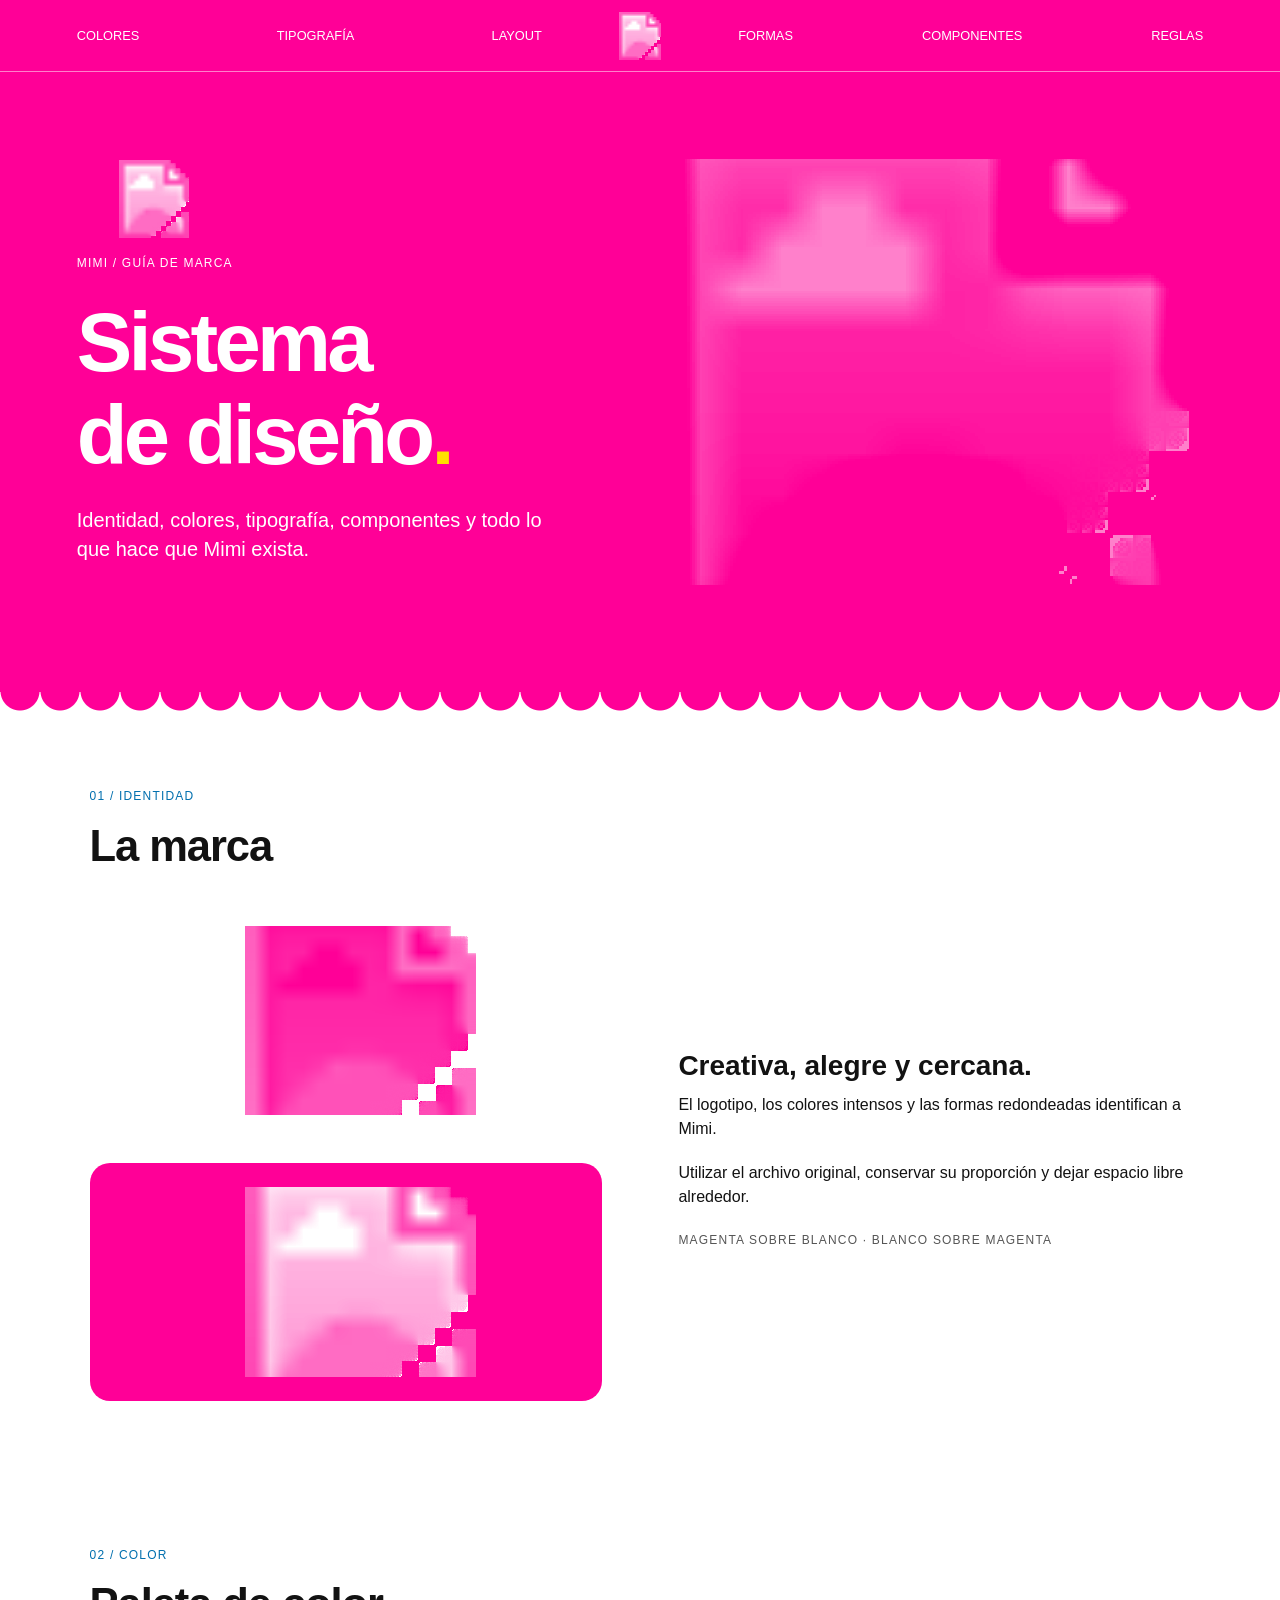
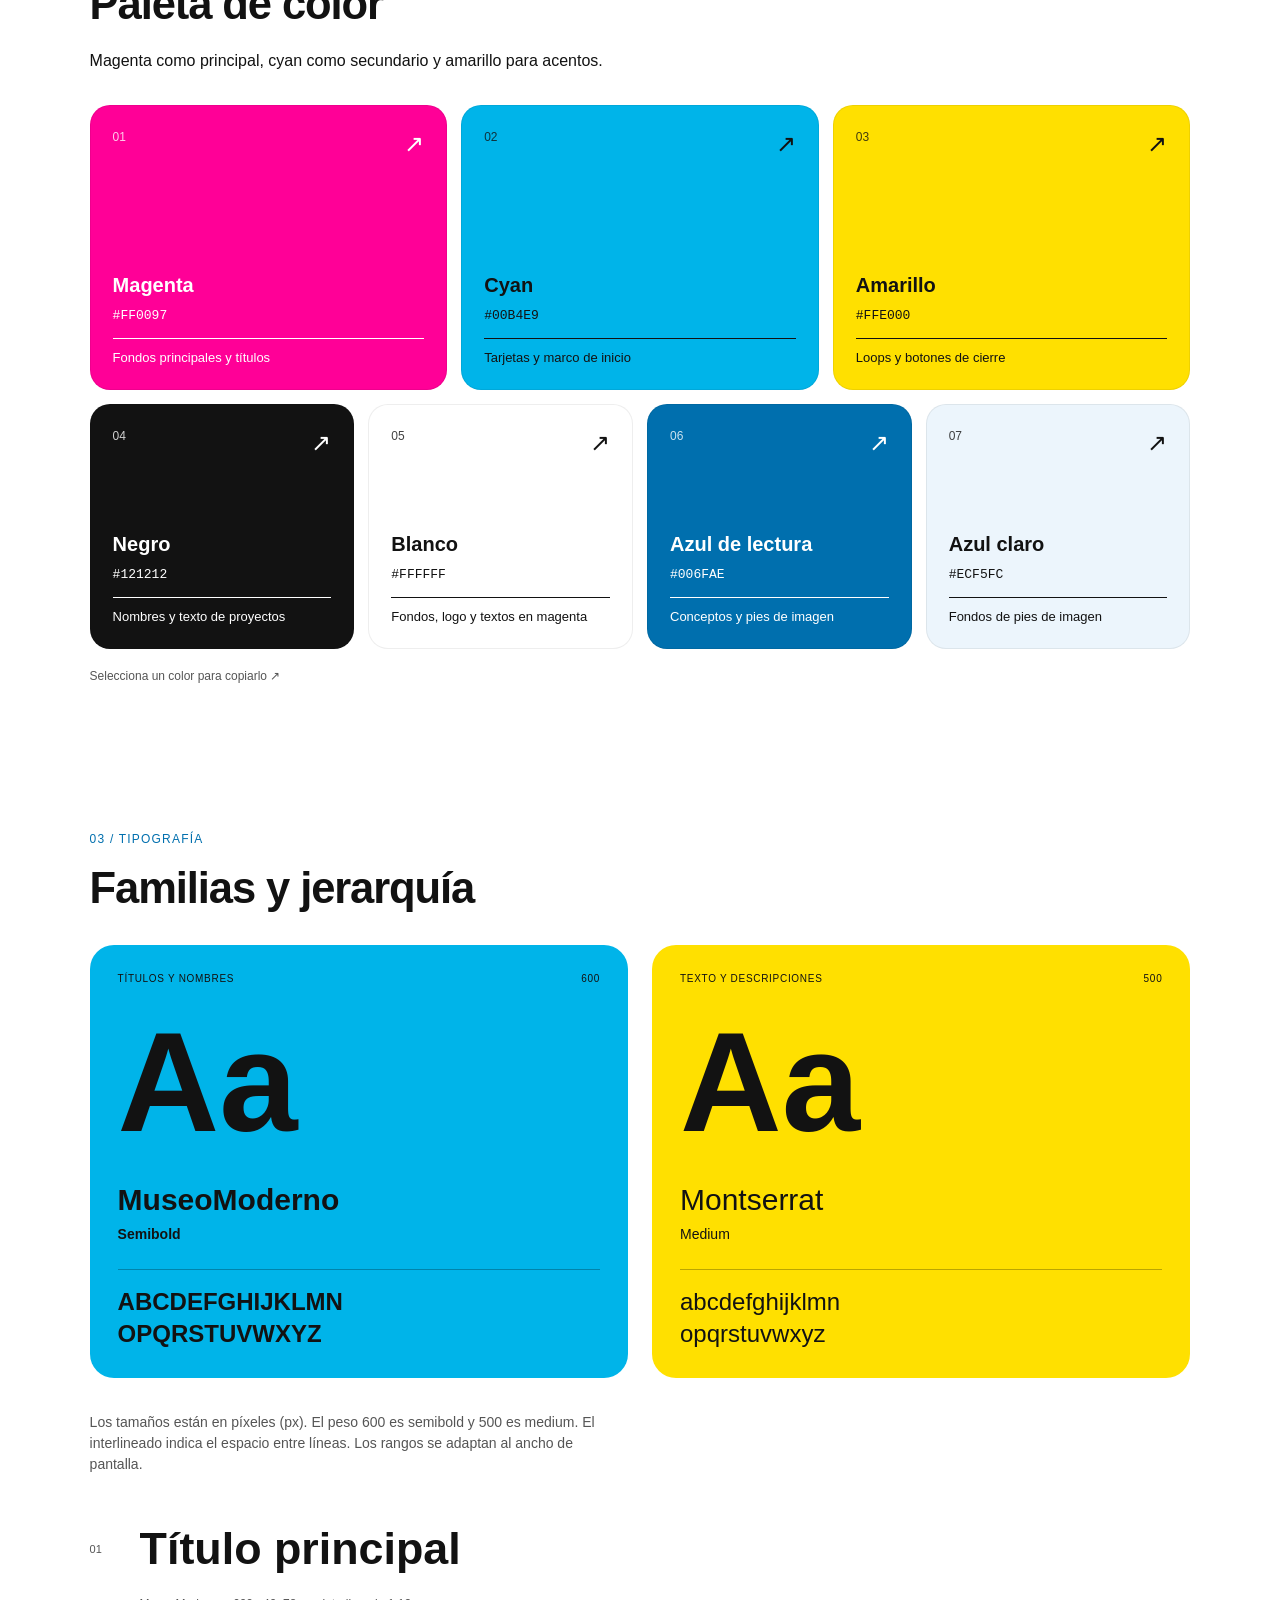
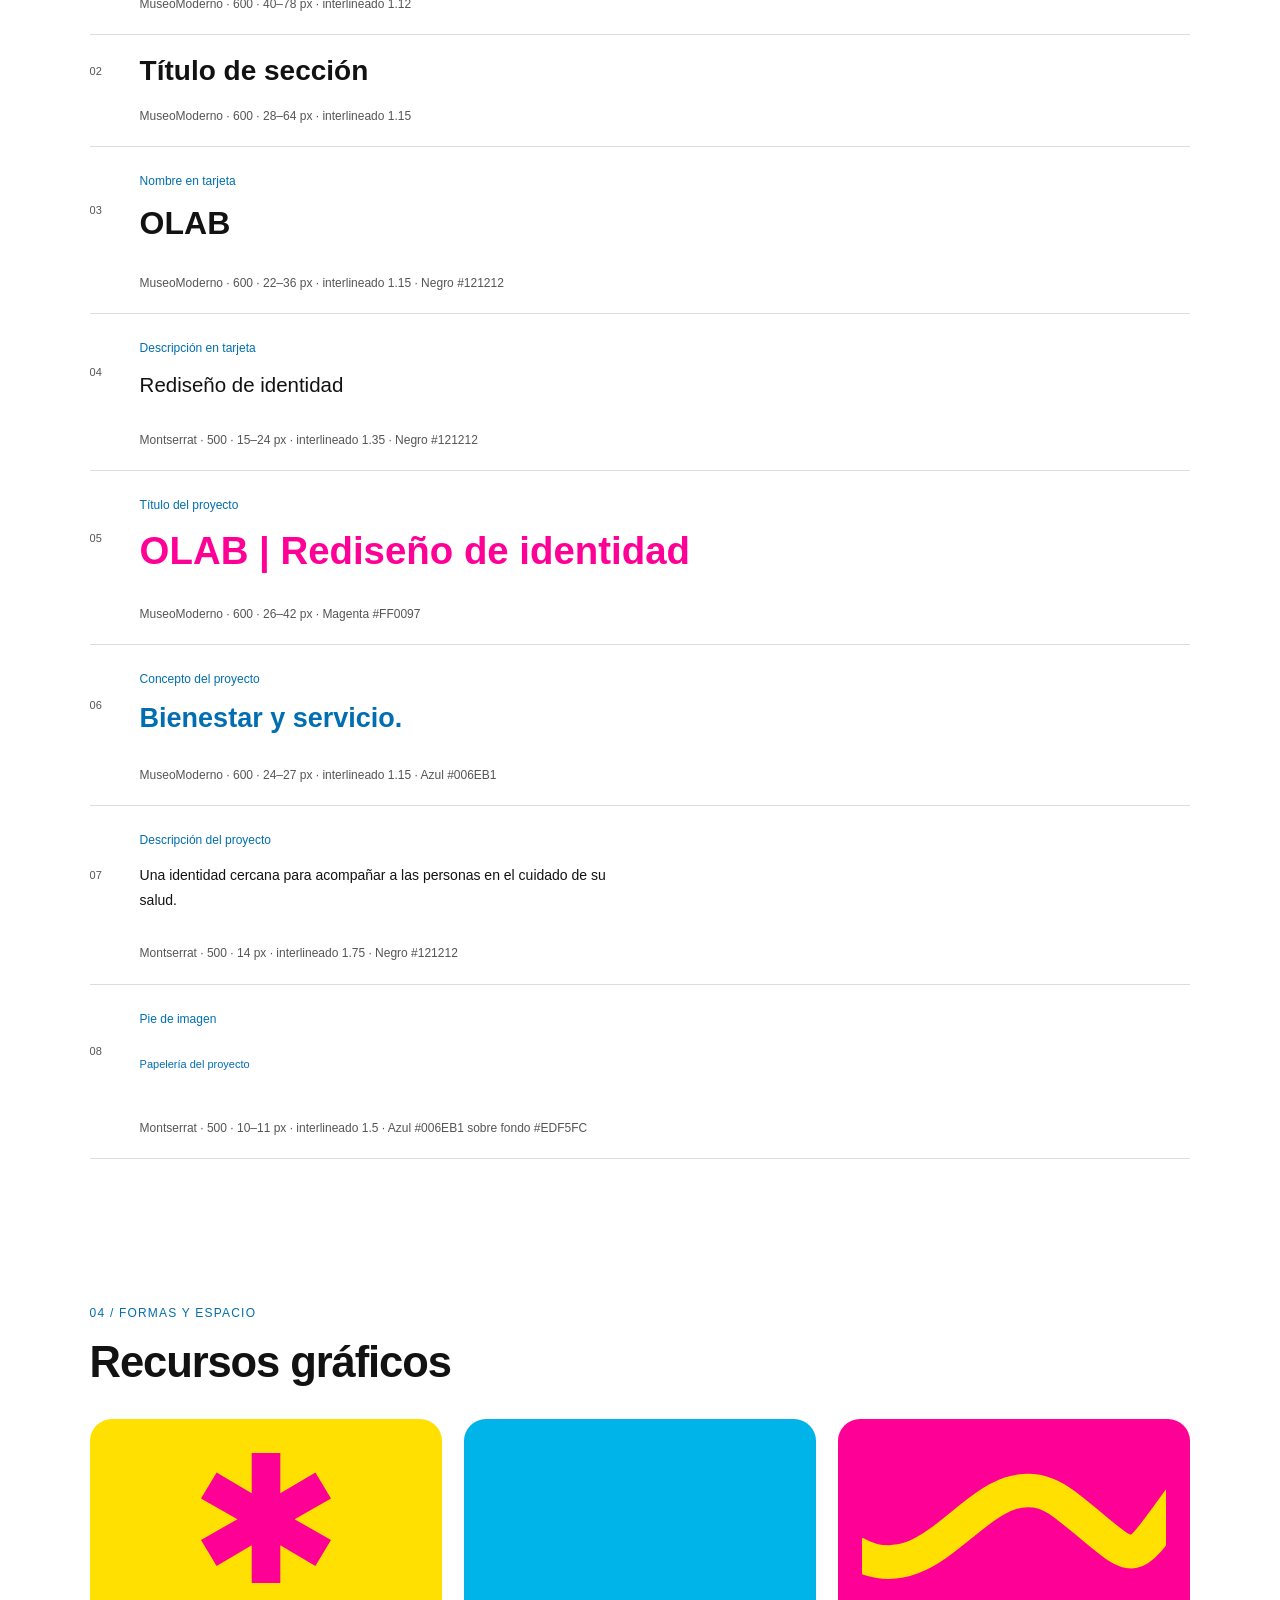
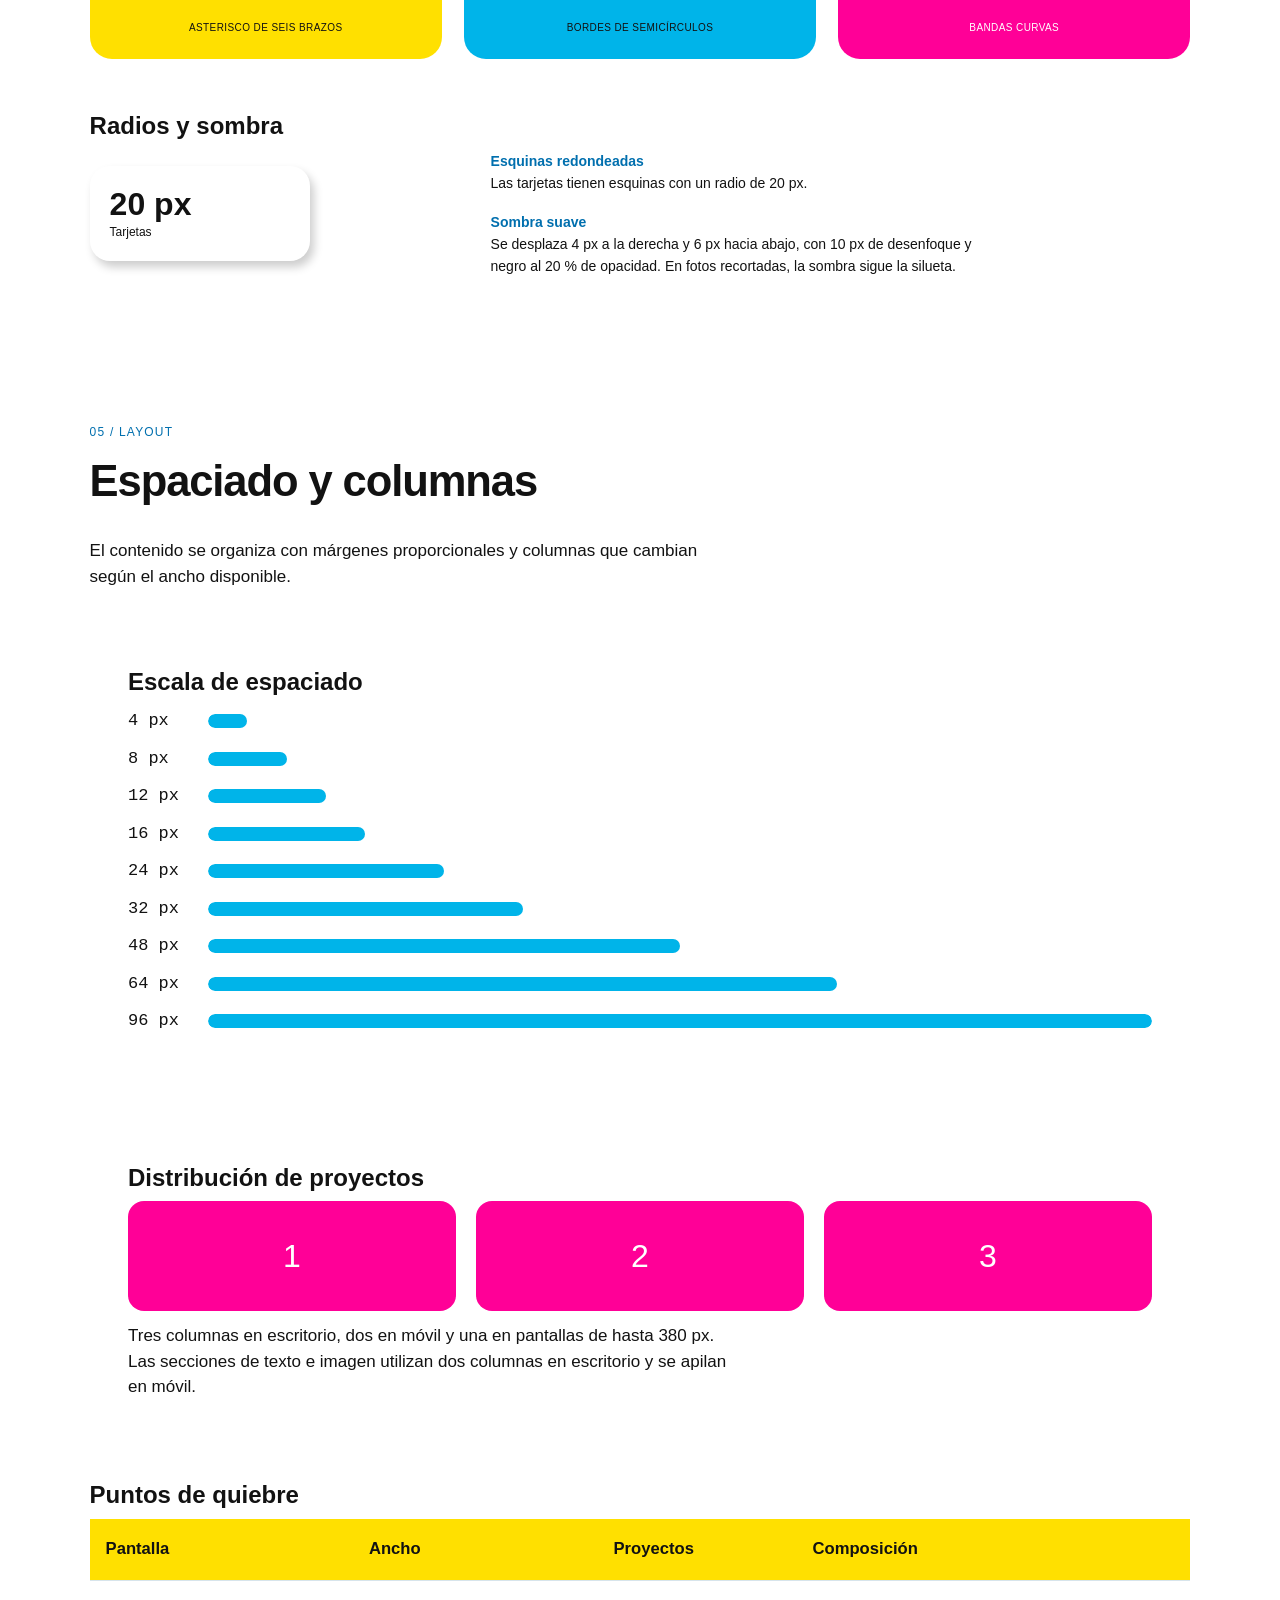
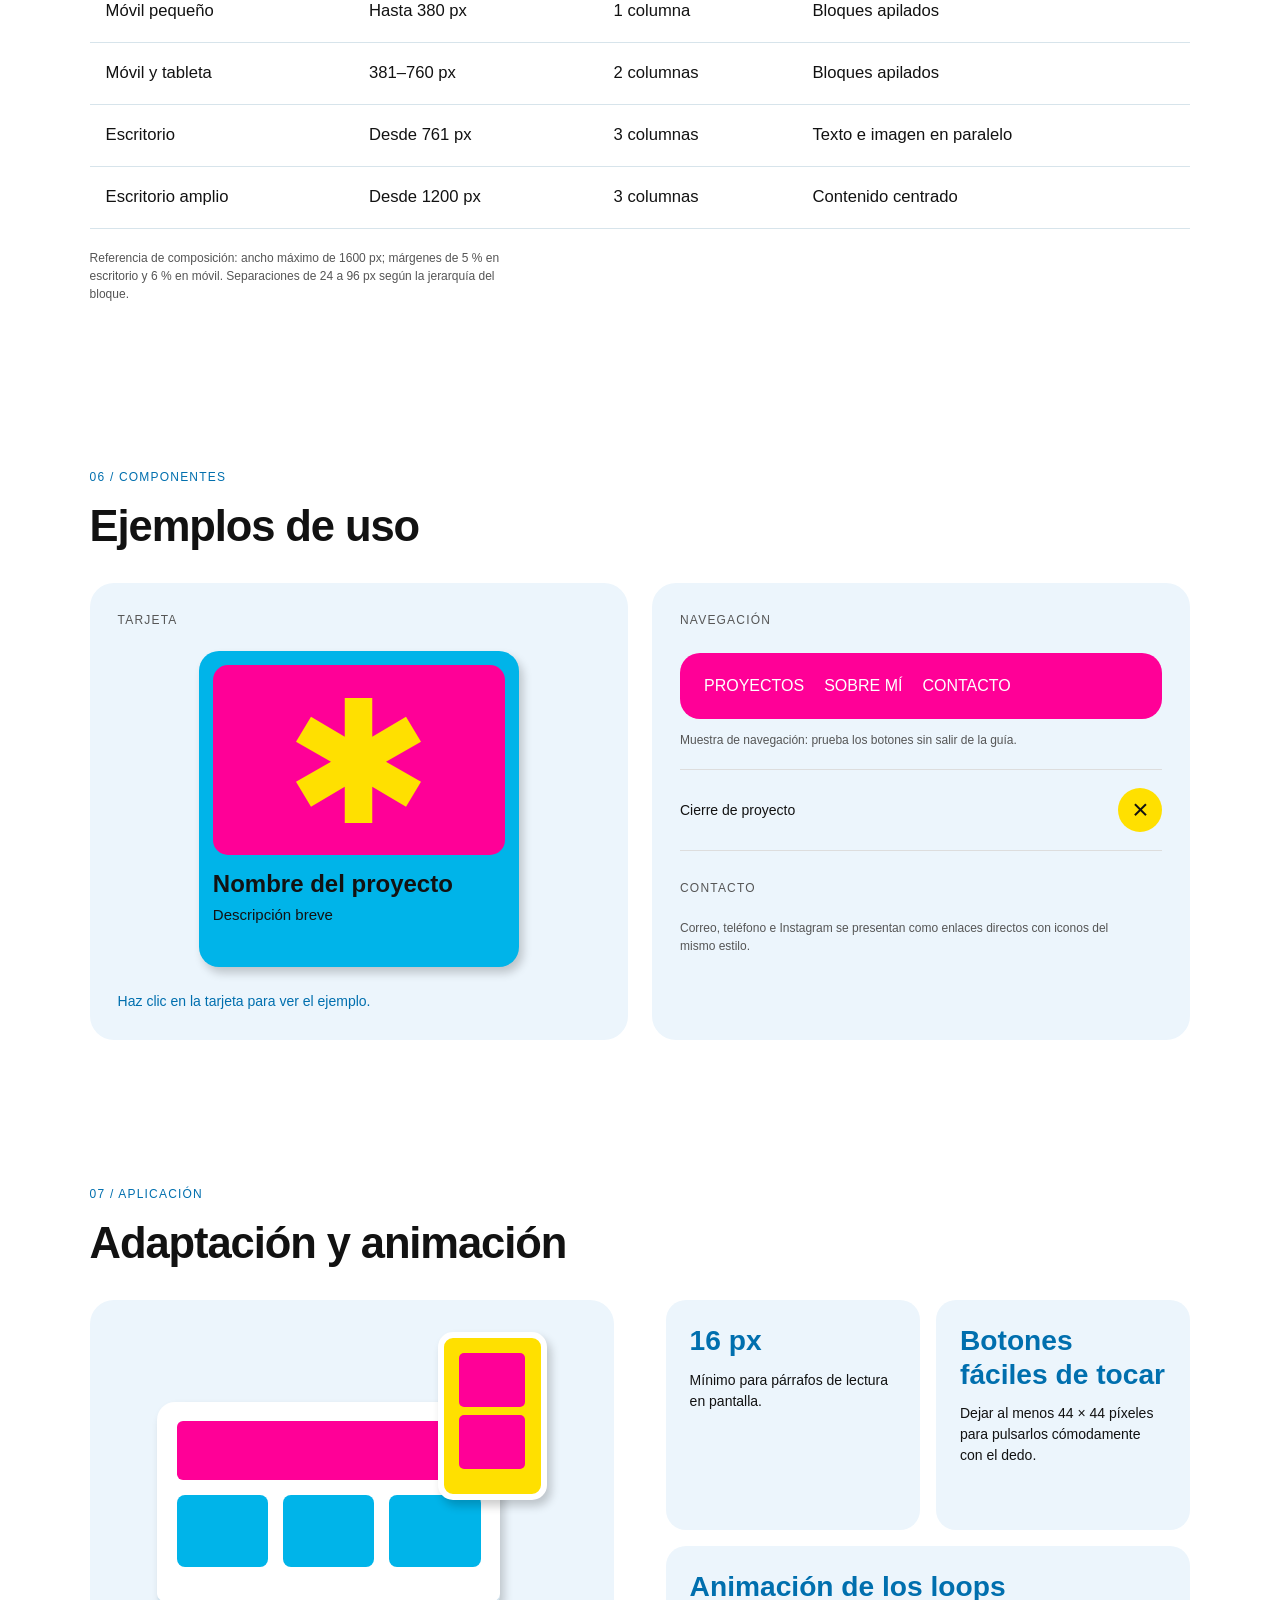
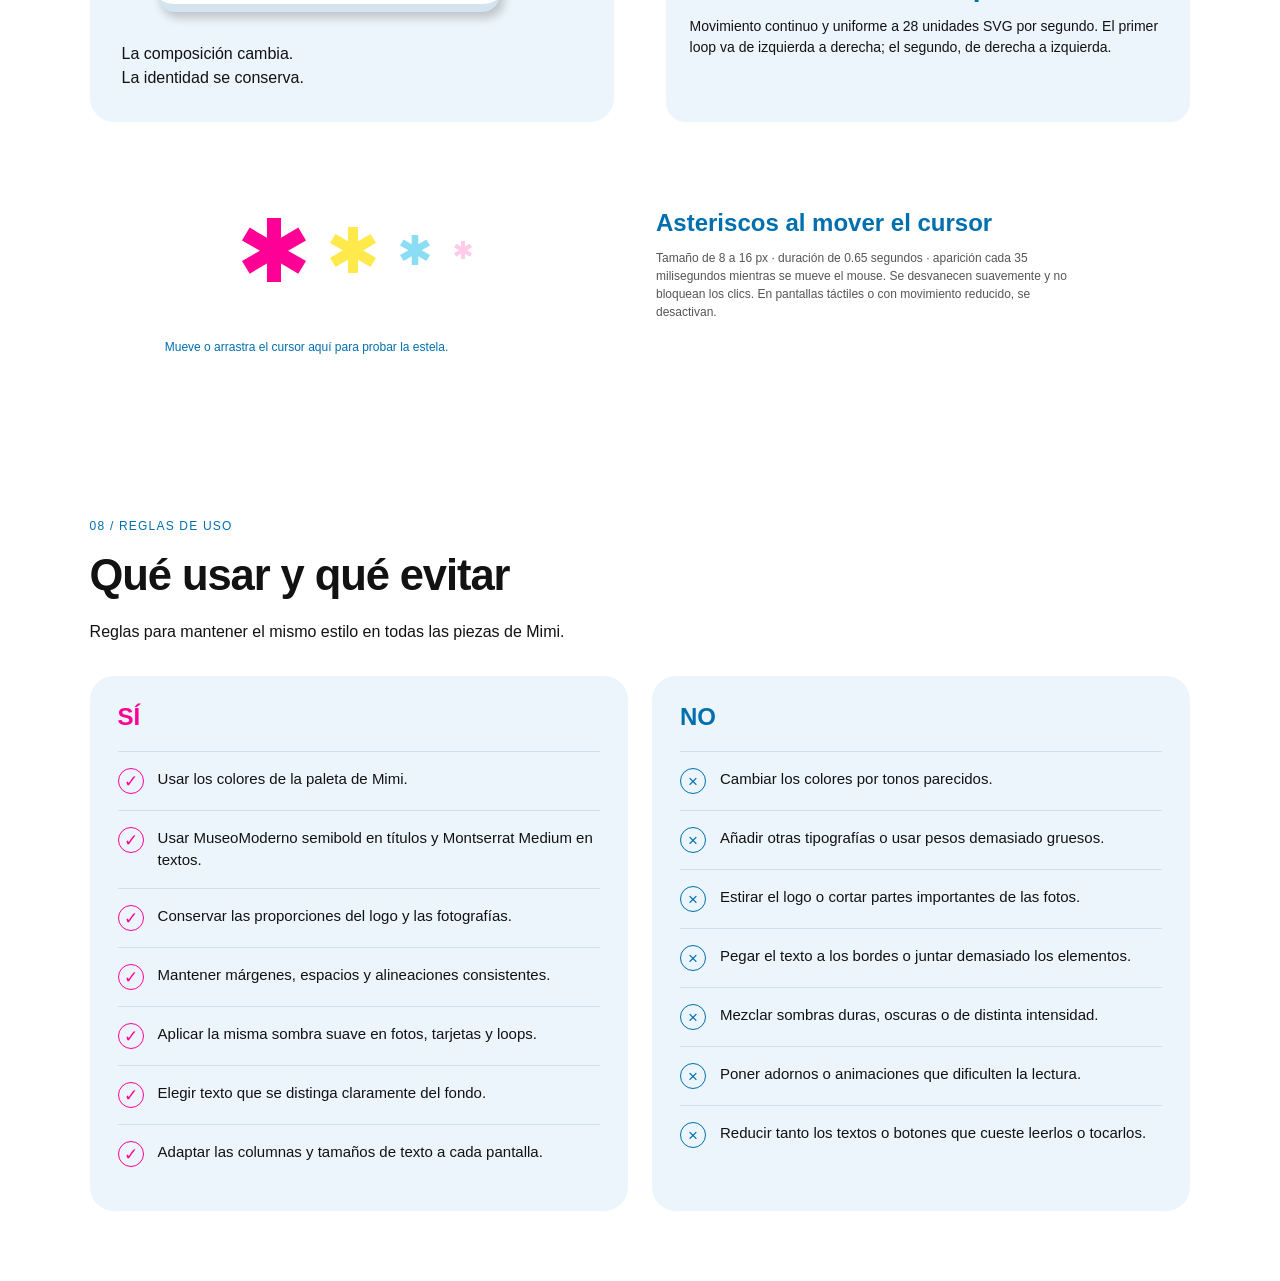
==== design.html @ 45e3171f "Agregar portafolio y sistema de diseño" ====
<!doctype html><html lang="es"><head><meta charset="utf-8"><meta name="viewport" content="width=device-width,initial-scale=1"><title>Mimi — Sistema de diseño</title><meta name="description" content="Identidad, colores, tipografía y componentes de Mimi."><link rel="stylesheet" href="fonts.css"><link rel="stylesheet" href="design.css?v=nav-demo-2"></head><body><svg class="filter-defs" aria-hidden="true"><defs><filter id="logo-white"><feColorMatrix type="matrix" values="0 0 0 0 1 0 0 0 0 1 0 0 0 0 1 0 1 0 0 0"/></filter><filter id="logo-magenta" color-interpolation-filters="sRGB"><feColorMatrix in="SourceGraphic" type="matrix" values="0 0 0 0 1 0 0 0 0 1 0 0 0 0 1 0 1 0 0 0" result="logo-mask"/><feFlood flood-color="#FF0097"/><feComposite in2="logo-mask" operator="in"/></filter></defs></svg><a class="skip" href="#contenido">Saltar al contenido</a>
<header class="section-menu"><nav aria-label="Secciones principales"><a href="#colores">COLORES</a><a href="#tipografia">TIPOGRAFÍA</a><a href="#layout">LAYOUT</a></nav><a class="logo" href="#contenido" aria-label="Mimi sistema de diseño"><svg viewBox="0 0 1214 620" aria-hidden="true"><image href="assets/mimi-logo.png" width="1214" height="620" filter="url(#logo-white)"/></svg></a><nav aria-label="Más secciones"><a href="#formas">FORMAS</a><a href="#componentes">COMPONENTES</a><a href="#reglas">REGLAS</a></nav></header>
<main id="contenido"><section class="cover"><div class="cover-copy"><div class="cover-brand"><svg viewBox="0 0 1214 620" aria-hidden="true"><image href="assets/mimi-logo.png" width="1214" height="620" filter="url(#logo-white)"/></svg></div><p class="eyebrow">MIMI / GUÍA DE MARCA</p><h1>Sistema<br>de diseño<span>.</span></h1><p>Identidad, colores, tipografía, componentes y todo lo que hace que Mimi exista.</p></div><svg class="cover-monogram" viewBox="85 105 690 470" aria-hidden="true"><defs><filter id="monogram-white" color-interpolation-filters="sRGB"><feColorMatrix type="matrix" values="0 0 0 0 1 0 0 0 0 1 0 0 0 0 1 0 5 0 0 -4"/></filter></defs><image href="assets/mimi-monograma-referencia.png" width="934" height="720" filter="url(#monogram-white)"/></svg></section>
<section class="identity"><div class="section-title"><span>01 / IDENTIDAD</span><h2>La marca</h2></div><div class="identity-layout"><div class="identity-variants"><div class="logo-sample"><svg viewBox="55 75 1035 445" aria-hidden="true"><image href="assets/mimi-logo.png" width="1214" height="620" filter="url(#logo-white)"/></svg></div><div class="logo-sample logo-inverse"><svg viewBox="55 75 1035 445" aria-hidden="true"><image href="assets/mimi-logo.png" width="1214" height="620" filter="url(#logo-white)"/></svg></div></div><div class="short-copy"><h3>Creativa, alegre y cercana.</h3><p>El logotipo, los colores intensos y las formas redondeadas identifican a Mimi.</p><p>Utilizar el archivo original, conservar su proporción y dejar espacio libre alrededor.</p><span class="spec-label">MAGENTA SOBRE BLANCO · BLANCO SOBRE MAGENTA</span></div></div></section>
<section class="palette" id="colores"><div class="section-title"><span>02 / COLOR</span><h2>Paleta de color</h2><p>Magenta como principal, cyan como secundario y amarillo para acentos.</p></div><div class="colors"><div class="color-card"><button class="swatch dark" data-copy="#FF0097" style="--swatch:#FF0097" aria-label="Copiar #FF0097"><span class="swatch-index">01</span><strong>Magenta</strong><code>#FF0097</code><span class="copy-mark" aria-hidden="true">↗</span><span class="color-use">Fondos principales y títulos</span></button></div><div class="color-card"><button class="swatch " data-copy="#00B4E9" style="--swatch:#00B4E9" aria-label="Copiar #00B4E9"><span class="swatch-index">02</span><strong>Cyan</strong><code>#00B4E9</code><span class="copy-mark" aria-hidden="true">↗</span><span class="color-use">Tarjetas y marco de inicio</span></button></div><div class="color-card"><button class="swatch " data-copy="#FFE000" style="--swatch:#FFE000" aria-label="Copiar #FFE000"><span class="swatch-index">03</span><strong>Amarillo</strong><code>#FFE000</code><span class="copy-mark" aria-hidden="true">↗</span><span class="color-use">Loops y botones de cierre</span></button></div><div class="color-card"><button class="swatch dark" data-copy="#121212" style="--swatch:#121212" aria-label="Copiar #121212"><span class="swatch-index">04</span><strong>Negro</strong><code>#121212</code><span class="copy-mark" aria-hidden="true">↗</span><span class="color-use">Nombres y texto de proyectos</span></button></div><div class="color-card"><button class="swatch " data-copy="#FFFFFF" style="--swatch:#FFFFFF" aria-label="Copiar #FFFFFF"><span class="swatch-index">05</span><strong>Blanco</strong><code>#FFFFFF</code><span class="copy-mark" aria-hidden="true">↗</span><span class="color-use">Fondos, logo y textos en magenta</span></button></div><div class="color-card"><button class="swatch dark" data-copy="#006FAE" style="--swatch:#006FAE" aria-label="Copiar #006FAE"><span class="swatch-index">06</span><strong>Azul de lectura</strong><code>#006FAE</code><span class="copy-mark" aria-hidden="true">↗</span><span class="color-use">Conceptos y pies de imagen</span></button></div><div class="color-card"><button class="swatch " data-copy="#ECF5FC" style="--swatch:#ECF5FC" aria-label="Copiar #ECF5FC"><span class="swatch-index">07</span><strong>Azul claro</strong><code>#ECF5FC</code><span class="copy-mark" aria-hidden="true">↗</span><span class="color-use">Fondos de pies de imagen</span></button></div></div><div class="palette-foot"><span>Selecciona un color para copiarlo ↗</span></div></section>
<section class="type-section" id="tipografia"><div class="section-title"><span>03 / TIPOGRAFÍA</span><h2>Familias y jerarquía</h2></div><div class="fonts"><div class="font-card museo"><div class="font-meta"><span>TÍTULOS Y NOMBRES</span><span>600</span></div><strong>Aa</strong><h3>MuseoModerno</h3><p>Semibold</p><div class="alphabet">ABCDEFGHIJKLMN<br>OPQRSTUVWXYZ</div></div><div class="font-card montserrat"><div class="font-meta"><span>TEXTO Y DESCRIPCIONES</span><span>500</span></div><strong>Aa</strong><h3>Montserrat</h3><p>Medium</p><div class="alphabet">abcdefghijklmn<br>opqrstuvwxyz</div></div></div><div class="type-scale detailed-type"><p class="type-explanation">Los tamaños están en píxeles (px). El peso 600 es semibold y 500 es medium. El interlineado indica el espacio entre líneas. Los rangos se adaptan al ancho de pantalla.</p><div><span>01</span><p class="display-demo">Título principal</p><code>MuseoModerno · 600 · 40–78 px · interlineado 1.12</code></div><div><span>02</span><p class="heading-demo">Título de sección</p><code>MuseoModerno · 600 · 28–64 px · interlineado 1.15</code></div><div><span>03</span><div class="type-example"><span class="type-use-label">Nombre en tarjeta</span><p class="card-name-demo">OLAB</p></div><code>MuseoModerno · 600 · 22–36 px · interlineado 1.15 · Negro #121212</code></div><div><span>04</span><div class="type-example"><span class="type-use-label">Descripción en tarjeta</span><p class="card-subtitle-demo">Rediseño de identidad</p></div><code>Montserrat · 500 · 15–24 px · interlineado 1.35 · Negro #121212</code></div><div><span>05</span><div class="type-example"><span class="type-use-label">Título del proyecto</span><p class="project-heading-demo">OLAB | Rediseño de identidad</p></div><code>MuseoModerno · 600 · 26–42 px · Magenta #FF0097</code></div><div><span>06</span><div class="type-example"><span class="type-use-label">Concepto del proyecto</span><p class="concept-demo">Bienestar y servicio.</p></div><code>MuseoModerno · 600 · 24–27 px · interlineado 1.15 · Azul #006EB1</code></div><div><span>07</span><div class="type-example"><span class="type-use-label">Descripción del proyecto</span><p class="project-body-demo">Una identidad cercana para acompañar a las personas en el cuidado de su salud.</p></div><code>Montserrat · 500 · 14 px · interlineado 1.75 · Negro #121212</code></div><div><span>08</span><div class="type-example"><span class="type-use-label">Pie de imagen</span><p class="caption-demo">Papelería del proyecto</p></div><code>Montserrat · 500 · 10–11 px · interlineado 1.5 · Azul #006EB1 sobre fondo #EDF5FC</code></div></div></section>
<section class="form-section" id="formas"><div class="section-title"><span>04 / FORMAS Y ESPACIO</span><h2>Recursos gráficos</h2></div><div class="form-grid"><div class="motif motif-star"><svg viewBox="0 0 100 100" aria-hidden="true"><path d="M39 0h22v31L88 15l12 20-28 16 28 16-12 20-27-16v29H39V71L12 87 0 67l28-16L0 35l12-20 27 16Z" fill="currentColor"/></svg><span>ASTERISCO DE SEIS BRAZOS</span></div><div class="motif motif-scallop"><div></div><span>BORDES DE SEMICÍRCULOS</span></div><div class="motif motif-ribbon"><svg viewBox="0 0 400 220" aria-hidden="true"><path d="M-20 150C100 220 160 0 270 85S350 180 440 60" fill="none" stroke="currentColor" stroke-width="46"/></svg><span>BANDAS CURVAS</span></div></div><div class="details-grid"><div class="radius-shadow"><h3>Radios y sombra</h3><div class="radius-shadow-columns"><div class="elevation"><span>20 px</span><small>Tarjetas</small></div><div class="shadow-description"><p><strong>Esquinas redondeadas</strong><br>Las tarjetas tienen esquinas con un radio de 20 px.</p><p><strong>Sombra suave</strong><br>Se desplaza 4 px a la derecha y 6 px hacia abajo, con 10 px de desenfoque y negro al 20 % de opacidad. En fotos recortadas, la sombra sigue la silueta.</p></div></div></div></div></section>
<section class="layout-section" id="layout"><div class="section-title"><span>05 / LAYOUT</span><h2>Espaciado y columnas</h2></div><p>El contenido se organiza con márgenes proporcionales y columnas que cambian según el ancho disponible.</p><div class="layout-spacing"><h3>Escala de espaciado</h3><div class="layout-bar"><code>4 px</code><span><i style="width:4.166666666666666%"></i></span></div><div class="layout-bar"><code>8 px</code><span><i style="width:8.333333333333332%"></i></span></div><div class="layout-bar"><code>12 px</code><span><i style="width:12.5%"></i></span></div><div class="layout-bar"><code>16 px</code><span><i style="width:16.666666666666664%"></i></span></div><div class="layout-bar"><code>24 px</code><span><i style="width:25.0%"></i></span></div><div class="layout-bar"><code>32 px</code><span><i style="width:33.33333333333333%"></i></span></div><div class="layout-bar"><code>48 px</code><span><i style="width:50.0%"></i></span></div><div class="layout-bar"><code>64 px</code><span><i style="width:66.66666666666666%"></i></span></div><div class="layout-bar"><code>96 px</code><span><i style="width:100.0%"></i></span></div></div><div class="layout-grid-demo"><h3>Distribución de proyectos</h3><div class="layout-columns"><span>1</span><span>2</span><span>3</span></div><p>Tres columnas en escritorio, dos en móvil y una en pantallas de hasta 380 px. Las secciones de texto e imagen utilizan dos columnas en escritorio y se apilan en móvil.</p></div><h3>Puntos de quiebre</h3><div class="layout-table-wrap"><table class="layout-table"><thead><tr><th>Pantalla</th><th>Ancho</th><th>Proyectos</th><th>Composición</th></tr></thead><tbody><tr><td>Móvil pequeño</td><td>Hasta 380 px</td><td>1 columna</td><td>Bloques apilados</td></tr><tr><td>Móvil y tableta</td><td>381–760 px</td><td>2 columnas</td><td>Bloques apilados</td></tr><tr><td>Escritorio</td><td>Desde 761 px</td><td>3 columnas</td><td>Texto e imagen en paralelo</td></tr><tr><td>Escritorio amplio</td><td>Desde 1200 px</td><td>3 columnas</td><td>Contenido centrado</td></tr></tbody></table></div><p class="note">Referencia de composición: ancho máximo de 1600 px; márgenes de 5 % en escritorio y 6 % en móvil. Separaciones de 24 a 96 px según la jerarquía del bloque.</p></section>
<section class="components" id="componentes"><div class="section-title"><span>06 / COMPONENTES</span><h2>Ejemplos de uso</h2></div><div class="component-grid"><div class="demo-board"><span class="spec-label">TARJETA</span><button class="project-card" data-open><div class="sample-art"><svg viewBox="0 0 100 100" aria-hidden="true"><path d="M39 0h22v31L88 15l12 20-28 16 28 16-12 20-27-16v29H39V71L12 87 0 67l28-16L0 35l12-20 27 16Z" fill="currentColor"/></svg></div><h3>Nombre del proyecto</h3><p>Descripción breve</p></button><p class="card-demo-hint">Haz clic en la tarjeta para ver el ejemplo.</p></div><div class="controls-board"><span class="spec-label">NAVEGACIÓN</span><nav class="cv-nav-sample" aria-label="Muestra de navegación sin enlaces"><button type="button" aria-pressed="false">PROYECTOS</button><button type="button" aria-pressed="false">SOBRE MÍ</button><button type="button" aria-pressed="false">CONTACTO</button></nav><p class="note">Muestra de navegación: prueba los botones sin salir de la guía.</p><div class="control-line"><span>Cierre de proyecto</span><button class="close-sample" data-open aria-label="Ver ventana con botón de cierre">×</button></div><span class="spec-label">CONTACTO</span><p class="note">Correo, teléfono e Instagram se presentan como enlaces directos con iconos del mismo estilo.</p></div></div></section>
<section class="usage"><div class="section-title"><span>07 / APLICACIÓN</span><h2>Adaptación y animación</h2></div><div class="usage-grid"><div class="device-demo"><div class="device-illustration"><div class="desktop-frame"><div></div><div><i></i><i></i><i></i></div></div><div class="phone-frame"><i></i><i></i></div></div><p>La composición cambia.<br>La identidad se conserva.</p></div><div class="usage-rules"><div><strong>16 px</strong><p>Mínimo para párrafos de lectura en pantalla.</p></div><div><strong>Botones fáciles de tocar</strong><p>Dejar al menos 44 × 44 píxeles para pulsarlos cómodamente con el dedo.</p></div><div class="animation-rule"><strong>Animación de los loops</strong><p>Movimiento continuo y uniforme a 28 unidades SVG por segundo. El primer loop va de izquierda a derecha; el segundo, de derecha a izquierda.</p></div></div></div><div class="cursor-effect-guide"><div class="cursor-demo-area" aria-label="Zona para probar la estela del cursor"><div class="cursor-effect-art" aria-hidden="true"><span><svg viewBox="0 0 100 100" aria-hidden="true"><path d="M39 0h22v31L88 15l12 20-28 16 28 16-12 20-27-16v29H39V71L12 87 0 67l28-16L0 35l12-20 27 16Z" fill="currentColor"/></svg></span><span><svg viewBox="0 0 100 100" aria-hidden="true"><path d="M39 0h22v31L88 15l12 20-28 16 28 16-12 20-27-16v29H39V71L12 87 0 67l28-16L0 35l12-20 27 16Z" fill="currentColor"/></svg></span><span><svg viewBox="0 0 100 100" aria-hidden="true"><path d="M39 0h22v31L88 15l12 20-28 16 28 16-12 20-27-16v29H39V71L12 87 0 67l28-16L0 35l12-20 27 16Z" fill="currentColor"/></svg></span><span><svg viewBox="0 0 100 100" aria-hidden="true"><path d="M39 0h22v31L88 15l12 20-28 16 28 16-12 20-27-16v29H39V71L12 87 0 67l28-16L0 35l12-20 27 16Z" fill="currentColor"/></svg></span></div><p class="cursor-demo-hint">Mueve o arrastra el cursor aquí para probar la estela.</p></div><div><h3>Asteriscos al mover el cursor</h3><p class="note">Tamaño de 8 a 16 px · duración de 0.65 segundos · aparición cada 35 milisegundos mientras se mueve el mouse. Se desvanecen suavemente y no bloquean los clics. En pantallas táctiles o con movimiento reducido, se desactivan.</p></div></div></section>
<section class="brand-rules" id="reglas"><div class="section-title"><span>08 / REGLAS DE USO</span><h2>Qué usar y qué evitar</h2><p>Reglas para mantener el mismo estilo en todas las piezas de Mimi.</p></div><div class="dos-grid"><div class="dos-panel"><h3>SÍ</h3><ul><li><span aria-hidden="true">✓</span><p>Usar los colores de la paleta de Mimi.</p></li><li><span aria-hidden="true">✓</span><p>Usar MuseoModerno semibold en títulos y Montserrat Medium en textos.</p></li><li><span aria-hidden="true">✓</span><p>Conservar las proporciones del logo y las fotografías.</p></li><li><span aria-hidden="true">✓</span><p>Mantener márgenes, espacios y alineaciones consistentes.</p></li><li><span aria-hidden="true">✓</span><p>Aplicar la misma sombra suave en fotos, tarjetas y loops.</p></li><li><span aria-hidden="true">✓</span><p>Elegir texto que se distinga claramente del fondo.</p></li><li><span aria-hidden="true">✓</span><p>Adaptar las columnas y tamaños de texto a cada pantalla.</p></li></ul></div><div class="dos-panel"><h3>NO</h3><ul><li><span aria-hidden="true">×</span><p>Cambiar los colores por tonos parecidos.</p></li><li><span aria-hidden="true">×</span><p>Añadir otras tipografías o usar pesos demasiado gruesos.</p></li><li><span aria-hidden="true">×</span><p>Estirar el logo o cortar partes importantes de las fotos.</p></li><li><span aria-hidden="true">×</span><p>Pegar el texto a los bordes o juntar demasiado los elementos.</p></li><li><span aria-hidden="true">×</span><p>Mezclar sombras duras, oscuras o de distinta intensidad.</p></li><li><span aria-hidden="true">×</span><p>Poner adornos o animaciones que dificulten la lectura.</p></li><li><span aria-hidden="true">×</span><p>Reducir tanto los textos o botones que cueste leerlos o tocarlos.</p></li></ul></div></div></section></main>
<dialog aria-labelledby="modal-title"><button class="close" aria-label="Cerrar ejemplo">×</button><h2 id="modal-title">Ventana de detalle</h2><p>Información adicional con un control de cierre visible y navegación por teclado.</p></dialog><div class="toast" role="status" aria-live="polite"></div><script src="design.js?v=nav-demo-2"></script></body></html>
---- fonts.css ----
@font-face {
  font-family: 'Montserrat';
  font-style: normal;
  font-weight: 500;
  font-display: swap;
  src: url(assets/Montserrat-500.ttf) format('truetype');
}
@font-face {
  font-family: 'MuseoModerno';
  font-style: normal;
  font-weight: 400;
  font-display: swap;
  src: url(assets/MuseoModerno-400.ttf) format('truetype');
}
@font-face {
  font-family: 'MuseoModerno';
  font-style: normal;
  font-weight: 500;
  font-display: swap;
  src: url(assets/MuseoModerno-500.ttf) format('truetype');
}
@font-face {
  font-family: 'MuseoModerno';
  font-style: normal;
  font-weight: 600;
  font-display: swap;
  src: url(assets/MuseoModerno-600.ttf) format('truetype');
}
@font-face {
  font-family: 'MuseoModerno';
  font-style: normal;
  font-weight: 700;
  font-display: swap;
  src: url(assets/MuseoModerno-700.ttf) format('truetype');
}
---- design.css ----
:root{--pink:#ff0097;--cyan:#00b4e9;--yellow:#ffe000;--ink:#121212;--blue:#006fae;--soft:#ecf5fc;--shadow:4px 6px 10px #0003}*{box-sizing:border-box}body{margin:0;color:var(--ink);background:#fff;font:500 17px/1.5 Montserrat,sans-serif}h1,h2,h3{font-family:MuseoModerno,sans-serif;font-weight:600;line-height:1.12}h1{font-size:clamp(48px,6.5vw,94px);letter-spacing:-.045em;margin:24px 0}h2{font-size:clamp(30px,3.4vw,48px);margin:14px 0 20px;letter-spacing:-.025em}h3{font-size:24px;margin:18px 0 10px}p{margin:12px 0 20px;max-width:65ch}a{color:var(--blue);text-underline-offset:5px}button,input{font:inherit}button{cursor:pointer}a:focus-visible,button:focus-visible,input:focus-visible{outline:3px solid var(--blue);outline-offset:5px}.filter-defs{position:absolute;width:0;height:0}.skip{position:absolute;top:-100px;background:#fff;padding:12px;z-index:20}.skip:focus{top:10px}header,footer{display:flex;align-items:center;justify-content:space-between;gap:24px;padding:20px max(6%,calc((100vw - 1240px)/2));border-bottom:1px solid #ddd}.logo{display:block;background:var(--pink);border-radius:12px;padding:4px 10px}.logo svg{display:block;width:106px;height:54px}.header-links{display:flex;gap:28px;font-size:14px}main{max-width:1440px;margin:auto}section{padding:70px 7%}.eyebrow,.section-title>span,.spec-label{font-size:12px;letter-spacing:.1em}.section-title{margin-bottom:32px}.section-title>span{color:var(--blue)}.section-title p{font-size:16px}.cover{background:var(--pink);color:white;display:grid;grid-template-columns:1.15fr 1fr;gap:40px;align-items:center;min-height:620px;position:relative;padding-block:65px 85px}.cover:after{content:'';position:absolute;bottom:-19px;height:20px;left:0;right:0;background:radial-gradient(circle at 20px 0,var(--pink) 19px,transparent 20px) 0 0/40px 20px}.cover h1 span{color:var(--yellow)}.cover-copy>p:not(.eyebrow){font-size:20px;line-height:1.45}.button{border:0;border-radius:999px;padding:13px 24px;min-height:48px;font-size:15px;display:inline-flex;align-items:center;justify-content:center;text-decoration:none;transition:transform .2s}.button:hover{transform:translateY(-2px)}.primary{background:var(--yellow);color:var(--ink)}.primary:hover{background:#f1d400}.secondary{background:var(--soft);color:var(--blue)}button:disabled{background:#ddd;color:#555;cursor:default}.cover .button{margin-top:14px}.specimen{display:grid;grid-template-columns:1fr 1fr;gap:14px;transform:rotate(3deg)}.specimen>div{border-radius:22px;padding:22px;min-height:190px;position:relative;display:flex;flex-direction:column;justify-content:space-between;box-shadow:var(--shadow)}.specimen span{font-size:10px;letter-spacing:.08em}.specimen-logo{background:var(--ink);grid-column:1/3;align-items:center}.specimen-logo svg{width:70%;max-width:260px;height:115px}.specimen-type{background:var(--cyan);color:var(--ink)}.specimen-type strong{font:600 85px/1 MuseoModerno,sans-serif}.specimen-star{background:var(--yellow);color:var(--ink)}.specimen-star svg{height:115px;width:115px;align-self:center}.specimen-colors{display:none!important}.identity{padding-top:90px}.identity-layout{display:grid;grid-template-columns:1fr 1fr;gap:45px;align-items:center}.logo-sample{background:var(--pink);border-radius:24px;min-height:240px;display:grid;place-items:center;padding:20px}.logo-sample svg{width:85%;height:180px}.short-copy h3{font-size:28px}.short-copy p{font-size:16px}.short-copy .spec-label{display:block;color:#555;margin-top:22px}.palette{background:#f5f7f8}.colors{display:grid;grid-template-columns:repeat(12,1fr);gap:14px}.swatch{grid-column:span 3;min-height:150px;background:var(--swatch);border:1px solid #0001;border-radius:20px;padding:22px;display:flex;flex-direction:column;align-items:start;text-align:left;position:relative;transition:transform .2s;color:var(--ink)}.swatch:nth-child(-n+3){grid-column:span 4;min-height:250px}.swatch:hover{transform:translateY(-4px)}.swatch.dark{color:#fff}.swatch-index{font-size:12px;opacity:.8}.swatch strong{margin-top:auto;font-size:20px}.swatch code{font-size:13px;margin-top:7px}.copy-mark{position:absolute;right:22px;top:20px;font-size:24px}.palette-foot{display:flex;justify-content:space-between;gap:20px;margin-top:18px;font-size:12px;color:#555}.fonts{display:grid;grid-template-columns:1fr 1fr;gap:24px}.font-card{border-radius:24px;padding:28px}.font-meta{display:flex;justify-content:space-between;font:500 10px Montserrat,sans-serif;letter-spacing:.07em}.font-card>strong{display:block;font-size:clamp(85px,11vw,160px);line-height:1.2;margin:15px 0}.font-card h3{font-size:30px;margin:0}.font-card p{font-size:14px;margin:7px 0 24px}.museo{background:var(--cyan);font-family:MuseoModerno,sans-serif;font-weight:600}.montserrat{background:var(--yellow);font-family:Montserrat,sans-serif;font-weight:500}.alphabet{border-top:1px solid #0004;padding-top:16px;font-size:24px;line-height:1.35;overflow-wrap:anywhere}.type-scale{margin-top:34px}.type-scale>div{border-bottom:1px solid #ddd;display:grid;grid-template-columns:35px 1fr auto;gap:20px;align-items:center;padding:20px 0}.type-scale>div>span,.type-scale code{font-size:11px;color:#555}.type-scale p{margin:0}.display-demo{font:600 clamp(28px,3.5vw,48px)/1.15 MuseoModerno,sans-serif}.heading-demo{font:600 28px/1.15 MuseoModerno,sans-serif}.form-section{background:var(--soft)}.form-grid{display:grid;grid-template-columns:repeat(3,1fr);gap:22px}.motif{border-radius:22px;min-height:240px;padding:24px;display:flex;flex-direction:column;align-items:center;justify-content:space-between;overflow:hidden}.motif>span{font-size:10px;letter-spacing:.04em}.motif-star{background:var(--yellow);color:var(--pink)}.motif-star svg{width:130px;height:150px}.motif-star span{color:var(--ink)}.motif-scallop{background:var(--cyan)}.motif-scallop>div{background:var(--pink);color:white;mask:url('assets/portrait-circles.svg') center/100% 100% no-repeat;width:145px;height:160px;display:grid;place-items:center;font:600 55px MuseoModerno,sans-serif}.motif-ribbon{background:var(--pink);color:var(--yellow)}.motif-ribbon svg{width:100%;height:160px}.motif-ribbon span{color:white}.details-grid{display:grid;grid-template-columns:1.4fr 1fr;gap:40px;margin-top:36px}.details-grid p{font-size:14px}.space-scale{height:135px;display:flex;gap:clamp(8px,1.4vw,20px);align-items:end;margin-top:24px}.space-scale>div{display:flex;flex-direction:column;align-items:center;gap:10px}.space-scale span{display:block;width:18px;border-radius:3px;background:var(--blue)}.space-scale code{font-size:10px}.elevation{background:white;box-shadow:var(--shadow);border-radius:20px;padding:20px;width:160px;display:flex;flex-direction:column;margin:22px 0}.elevation>span{font:600 32px MuseoModerno,sans-serif}.elevation small{font-size:12px}.shadow-code{font-size:11px}.note{font-size:12px;color:#555}.component-grid{display:grid;grid-template-columns:1fr 1fr;gap:24px}.demo-board,.controls-board{background:var(--soft);border-radius:24px;padding:28px}.spec-label{display:block;color:#555;margin-bottom:22px}.project-card{background:var(--cyan);box-shadow:var(--shadow);border:0;border-radius:20px;padding:14px 14px 40px;text-align:left;width:100%;max-width:320px;display:block;margin:auto;color:var(--ink);transition:transform .2s}.project-card:hover{transform:translateY(-5px)}.sample-art{height:190px;border-radius:15px;background:var(--pink);display:grid;place-items:center;color:var(--yellow)}.sample-art svg{width:125px;height:125px}.project-card h3{font-size:24px;margin:16px 0 6px}.project-card p{font-size:15px;margin:0}.actions{display:flex;gap:12px;flex-wrap:wrap;margin-bottom:26px}.actions .button{font-size:13px;padding:12px 18px}.control-line{border-top:1px solid #ddd;border-bottom:1px solid #ddd;display:flex;align-items:center;justify-content:space-between;padding:18px 0;margin-bottom:28px;font-size:14px}.close-sample,.close{width:44px;height:44px;border:0;background:var(--yellow);color:var(--ink);font-size:28px;border-radius:50%}label{display:block;font-size:14px;margin-bottom:10px}input{width:100%;min-height:48px;padding:12px;border:1px solid #777;border-radius:12px;background:white}.usage{background:var(--ink);color:white}.usage .section-title>span{color:var(--yellow)}.usage-grid{display:grid;grid-template-columns:1fr 1fr;gap:40px;align-items:center}.device-demo{position:relative;padding:20px 30px 0 0}.desktop-frame{background:white;border-radius:18px;padding:14px;height:210px;max-width:350px;border-bottom:12px solid #aaa}.desktop-frame>div:first-child{background:var(--pink);height:65px;border-radius:6px}.desktop-frame>div+div{display:flex;gap:10px;margin-top:12px}.desktop-frame i{height:80px;background:var(--cyan);flex:1;border-radius:8px}.phone-frame{position:absolute;right:0;top:95px;width:80px;height:150px;background:var(--yellow);border:6px solid white;border-radius:15px;padding:10px}.phone-frame i{display:block;height:45px;border-radius:5px;background:var(--pink);margin-bottom:8px}.device-demo p{font-size:16px;margin-top:30px}.usage-rules{display:grid;grid-template-columns:1fr 1fr;gap:22px}.usage-rules strong{font:600 26px/1.2 MuseoModerno,sans-serif;color:var(--yellow)}.usage-rules p{font-size:13px;color:#ddd;margin:8px 0}.rules{display:grid;grid-template-columns:1fr 1fr;gap:30px;margin-top:45px;border-top:1px solid #555;padding-top:24px}.rules span{font-size:11px;color:var(--yellow)}.rules p{font-size:15px}.downloads{display:grid;grid-template-columns:1fr 1.2fr;gap:50px;background:var(--yellow)}.downloads p{font-size:15px}.file-list{display:grid}.file-list a{display:flex;align-items:center;justify-content:space-between;gap:20px;border-bottom:1px solid #0003;padding:18px 0;text-decoration:none;color:var(--ink);font-size:14px}.file-list a>span+span{font-size:10px;white-space:nowrap}footer{font-size:12px;border:0;padding-block:28px}dialog{border:0;border-radius:24px;padding:30px;max-width:600px;width:90vw;box-shadow:var(--shadow)}dialog::backdrop{background:#16000dd9}.close{float:right}dialog h2{font-size:28px;padding-right:30px;color:var(--pink)}.toast{position:fixed;left:50%;bottom:24px;transform:translateX(-50%);background:var(--ink);color:white;border-radius:999px;padding:12px 22px;font-size:14px;opacity:0;pointer-events:none}.toast.show{opacity:1}@media(max-width:900px){section{padding-inline:6%}.cover{gap:24px}.specimen>div{padding:18px;min-height:160px}.specimen-type strong{font-size:70px}.specimen-star svg{height:90px;width:90px}.specimen-logo svg{height:90px}.component-grid{gap:18px}.demo-board,.controls-board{padding:20px}.type-scale>div{grid-template-columns:25px 1fr}.type-scale code{grid-column:2}.identity-layout{gap:28px}.form-grid{gap:14px}.motif{padding:16px;min-height:220px}.alphabet{font-size:20px}}@media(max-width:680px){header{padding-inline:6%;gap:15px}.header-links{gap:16px;font-size:12px}.logo svg{width:85px;height:44px}section{padding-block:44px}.cover{grid-template-columns:1fr;padding-block:36px 58px;gap:35px}.cover h1{font-size:56px}.cover-copy>p:not(.eyebrow){font-size:18px}.specimen{max-width:420px;width:100%;margin:auto;transform:rotate(2deg)}.specimen-logo{min-height:140px!important}.specimen>div{min-height:155px}.identity{padding-top:66px}.identity-layout{grid-template-columns:1fr;gap:24px}.logo-sample{min-height:190px}.logo-sample svg{height:150px;max-width:300px}.short-copy h3{font-size:26px}.colors{grid-template-columns:repeat(2,1fr);gap:12px}.swatch,.swatch:nth-child(-n+3){grid-column:auto;min-height:150px;padding:18px}.swatch:first-child{grid-column:1/3;min-height:200px}.swatch strong{font-size:18px}.palette-foot{flex-direction:column;gap:0}.fonts{gap:14px}.font-card{padding:18px}.font-meta{font-size:8px;gap:10px}.font-card>strong{font-size:82px;margin:18px 0}.font-card h3{font-size:20px}.alphabet{font-size:15px}.font-card p{font-size:12px}.form-grid{grid-template-columns:1fr 1fr;gap:14px}.motif-ribbon{grid-column:1/3;min-height:180px}.motif-ribbon svg{height:130px}.motif>span{font-size:8px}.motif-star svg{width:100px}.motif-scallop>div{width:120px}.details-grid,.component-grid,.usage-grid,.downloads{grid-template-columns:1fr;gap:28px}.usage-rules{gap:24px}.device-demo{max-width:400px}.rules{gap:20px}.downloads{gap:20px}.section-title{margin-bottom:25px}.type-scale>div{gap:12px}.heading-demo{font-size:24px}.spec-label{font-size:10px}.space-scale{gap:20px}.space-scale span{width:14px}}@media(max-width:380px){.space-scale{gap:14px}.font-card h3{font-size:17px}.font-card{padding:14px}.header-links{gap:10px}.cover h1{font-size:48px}}@media(prefers-reduced-motion:reduce){*{transition:none!important;scroll-behavior:auto!important}}

.font-card.montserrat h3{font-family:Montserrat,sans-serif;font-weight:500}

.cv-nav-sample{display:flex;flex-wrap:wrap;gap:20px;background:var(--magenta,#ff0097);padding:24px;border-radius:20px;margin-top:24px}.cv-nav-sample a{color:white;text-decoration:none;font:500 16px Montserrat,sans-serif}.cv-nav-sample a:hover{text-decoration:underline}.cv-nav-sample a:focus-visible{outline:3px solid #ffe000;outline-offset:5px}

.layout-spacing,.layout-grid-demo{background:#ecf5fc;padding:clamp(20px,3vw,40px);border-radius:24px;margin:24px 0}.layout-bar{display:grid;grid-template-columns:64px 1fr;align-items:center;gap:16px;margin:12px 0}.layout-bar>span{height:14px;background:white;border-radius:10px;overflow:hidden}.layout-bar i{display:block;height:100%;background:#00b4e9;border-radius:10px;min-width:4px}.layout-columns{display:grid;grid-template-columns:repeat(3,1fr);gap:20px}.layout-columns span{display:grid;place-items:center;height:110px;background:#ff0097;border-radius:16px;color:white;font-size:32px}.layout-table-wrap{overflow-x:auto}.layout-table{width:100%;border-collapse:collapse;font-size:clamp(14px,1.3vw,18px)}.layout-table th,.layout-table td{text-align:left;padding:18px 16px;border-bottom:1px solid #d7e4eb}.layout-table th{background:#ffe000}.layout-section>.note{margin-top:20px}@media(max-width:680px){.layout-table{min-width:580px}.layout-columns{gap:10px}.layout-columns span{height:80px}}

.identity .logo-sample{background:#fff;border-radius:0}.identity .logo-sample image{filter:url(#logo-magenta)}

.cover{isolation:isolate}.cover-monogram{position:absolute;inset:0;width:100%;height:100%;object-fit:contain;opacity:.5;pointer-events:none;z-index:-1}.cover-copy,.cover .specimen{position:relative;z-index:1}

.cover>.cover-monogram{position:relative;inset:auto;width:100%;height:auto;aspect-ratio:934/720;opacity:.5;z-index:0;align-self:center}.cover{grid-template-columns:1fr 1.1fr}@media(max-width:680px){.cover{grid-template-columns:1fr}.cover>.cover-monogram{max-width:420px;margin:auto}}

.cover>.cover-monogram{aspect-ratio:690/470;width:100%;max-width:none;height:auto;min-width:0}@media(min-width:681px){.cover{grid-template-columns:.9fr 1.2fr;gap:32px}}

.identity .logo-sample{padding:0;place-items:center start;min-width:0}.identity .logo-sample svg{width:100%;height:auto;max-width:none;aspect-ratio:1035/445}

.identity .identity-layout{column-gap:clamp(40px,6vw,88px)}.identity .logo-sample svg{width:88%;max-width:440px;justify-self:start}.identity .logo-sample{padding:0}@media(max-width:680px){.identity .logo-sample svg{width:85%;max-width:360px}.identity .identity-layout{row-gap:28px}}

.details-grid:has(.radius-shadow){grid-template-columns:1fr}.radius-shadow-columns{display:grid;grid-template-columns:minmax(160px,.65fr) 1.35fr;gap:clamp(24px,5vw,64px);align-items:center}.radius-shadow-columns .elevation{margin:0;max-width:220px;width:100%}.shadow-description .shadow-code{display:block;margin:0}.shadow-description .note{margin:14px 0 0}@media(max-width:480px){.radius-shadow-columns{grid-template-columns:1fr;gap:24px}}

.usage{background:#fff;color:var(--ink)}.usage .section-title>span{color:var(--blue)}.usage-grid{gap:clamp(24px,4vw,54px);align-items:stretch}.usage .device-demo{background:var(--soft);border-radius:24px;padding:32px;display:flex;flex-direction:column;justify-content:center}.usage .desktop-frame{width:calc(100% - 24px);max-width:350px;box-shadow:var(--shadow);border-bottom:8px solid #d3e4ef}.usage .phone-frame{right:20px;top:125px;box-shadow:var(--shadow)}.usage .device-demo p{color:var(--ink);font-size:16px;margin:30px 0 0}.usage-rules{gap:16px}.usage-rules>div{background:var(--soft);padding:24px;border-radius:20px;border-top:5px solid var(--cyan)}.usage-rules>div:nth-child(2){border-color:var(--pink)}.usage-rules>div:nth-child(3){border-color:var(--yellow)}.usage-rules>div:nth-child(4){border-color:var(--cyan)}.usage-rules strong{color:var(--blue);font-size:clamp(22px,2.2vw,30px)}.usage-rules p{color:var(--ink);font-size:14px;line-height:1.5;margin-top:12px}.usage .rules{border:0;padding:0;gap:18px;margin-top:24px}.usage .rules>div{background:var(--soft);border-radius:20px;padding:24px}.usage .rules span{color:var(--blue);font-size:12px;letter-spacing:.08em}.usage .rules p{margin-bottom:0;color:var(--ink)}@media(max-width:680px){.usage .device-demo{min-height:330px;max-width:none}.usage .desktop-frame{max-width:none}.usage .phone-frame{right:28px;top:120px}.usage-rules>div{padding:20px}.usage .rules{grid-template-columns:1fr}}

.palette{background:#fff}

.color-card{grid-column:span 3;min-width:0;display:flex;flex-direction:column}.color-card:nth-child(-n+3){grid-column:span 4}.color-card .swatch{width:100%;min-height:180px;flex:1}.color-card:nth-child(-n+3) .swatch{min-height:250px}.color-use{font-size:14px;line-height:1.5;margin:14px 4px 0;color:var(--ink);max-width:none}@media(max-width:680px){.color-card,.color-card:nth-child(-n+3){grid-column:auto}.color-card:first-child{grid-column:1/3}.color-card .swatch,.color-card:nth-child(-n+3) .swatch{min-height:170px}.color-card:first-child .swatch{min-height:200px}.color-use{font-size:13px;margin:10px 2px 0}}

.color-card .swatch{height:245px;min-height:245px;flex:none}.color-card:nth-child(-n+3) .swatch{height:285px;min-height:285px}.color-card .color-use{display:block;color:inherit;font:500 13px/1.4 Montserrat,sans-serif;letter-spacing:0;text-align:left;margin:12px 0 0;max-width:24ch}.color-card .swatch strong{margin-top:auto}.color-card .swatch code{margin-top:6px}@media(max-width:680px){.color-card .swatch,.color-card:nth-child(-n+3) .swatch{height:220px;min-height:220px}.color-card:first-child .swatch{height:235px;min-height:235px}.color-card .color-use{font-size:12px;margin-top:10px}}

.color-card .color-use{width:100%;max-width:none;border-top:1px solid currentColor;padding-top:10px}

.brand-rules{background:#fff}.dos-grid{display:grid;grid-template-columns:1fr 1fr;gap:24px}.dos-panel{background:var(--soft);border-radius:24px;padding:28px}.dos-panel h3{color:var(--blue);margin:0 0 20px}.dos-panel:nth-child(2) h3{color:var(--pink)}.dos-panel ul{list-style:none;padding:0;margin:0}.dos-panel li{display:flex;gap:14px;padding:16px 0;border-top:1px solid #006fae26}.dos-panel li>span{flex:0 0 26px;height:26px;display:grid;place-items:center;border:1px solid currentColor;border-radius:50%;color:var(--blue)}.dos-panel:nth-child(2) li>span{color:var(--pink)}.dos-panel li p{font-size:15px;line-height:1.5;margin:0}@media(max-width:680px){.dos-grid{grid-template-columns:1fr}.dos-panel{padding:24px}}

.dos-panel:first-child h3,.dos-panel:first-child li>span{color:var(--pink)}.dos-panel:nth-child(2) h3,.dos-panel:nth-child(2) li>span{color:var(--blue)}

header{background:var(--pink);color:white;padding:4px 5%;border-bottom:1px solid #ffffff80;position:sticky;top:0;z-index:20;min-height:76px}header .logo{background:transparent;padding:0;border-radius:0}header .logo svg{width:140px;height:72px}.header-links{gap:36px;align-items:center}.header-links a{color:#fff;text-decoration:none;font:500 clamp(13px,1.3vw,20px) Montserrat,sans-serif}.header-links a:hover{color:var(--yellow)}header a:focus-visible{outline-color:var(--yellow)}@media(max-width:680px){header{padding:3px 6%;min-height:62px}header .logo svg{width:112px;height:57px}.header-links{gap:18px}.header-links a{font-size:12px}}

html{scroll-behavior:smooth;scroll-padding-top:100px}.section-menu{display:grid;grid-template-columns:1fr auto 1fr;gap:28px;padding:6px 5%;min-height:72px}.section-menu nav{display:flex;gap:clamp(12px,2.2vw,34px);align-items:center;justify-content:flex-end}.section-menu nav:last-child{justify-content:flex-start}.section-menu nav a{color:white;text-decoration:none;font:500 clamp(10px,1vw,15px) Montserrat,sans-serif;white-space:nowrap}.section-menu nav a:hover{color:var(--yellow)}.section-menu .logo svg{width:94px;height:48px}.section-menu .logo{justify-self:center}@media(max-width:680px){.section-menu{gap:10px;padding:8px 4%;grid-template-columns:1fr auto 1fr}.section-menu nav{gap:7px;flex-wrap:wrap;justify-content:center}.section-menu nav:last-child{justify-content:center}.section-menu nav a{font-size:9px}.section-menu .logo svg{width:66px;height:38px}}@media(prefers-reduced-motion:reduce){html{scroll-behavior:auto}}

main{max-width:none}main>section:not(.cover){max-width:1440px;margin-inline:auto}.cover{width:100%;padding-inline:max(6%,calc((100% - 1240px)/2));box-sizing:border-box}.cover-brand{width:clamp(120px,12vw,180px);margin-bottom:16px}.cover-brand svg{display:block;width:100%;height:auto}.cover-copy .eyebrow{margin-top:0}@media(max-width:680px){.cover{padding-inline:6%}.cover-brand{width:120px}}

.detailed-type .type-explanation{font-size:14px;color:#555;margin:28px 0}.detailed-type>div{grid-template-columns:30px minmax(0,1fr);gap:20px}.detailed-type>div>code{grid-column:2;font:500 12px/1.6 Montserrat,sans-serif;color:#555}.type-use-label{font:500 12px Montserrat,sans-serif;color:var(--blue)}.type-example p{margin:12px 0}.card-name-demo{font:600 clamp(22px,2.5vw,36px)/1.15 MuseoModerno,sans-serif}.card-subtitle-demo{font:500 clamp(15px,1.6vw,24px)/1.35 Montserrat,sans-serif}.project-heading-demo{font:600 clamp(26px,3vw,42px)/1.15 MuseoModerno,sans-serif;color:var(--pink)}.concept-demo{font:600 27px/1.15 MuseoModerno,sans-serif;color:#006eb1}.project-body-demo{font:500 14px/1.75 Montserrat,sans-serif}.caption-demo{font:500 11px/1.5 Montserrat,sans-serif;color:#006eb1;background:#edf5fc;padding:14px 18px;border-radius:12px}

/* Recuadro de recursos alineado a los márgenes de la guía. */
main>section.form-section{background:#fff;border-radius:0}

.radius-shadow-columns .elevation{background:var(--soft)}
.shadow-description p{font-size:14px;line-height:1.6;margin:0 0 16px}.shadow-description p:last-child{margin-bottom:0}.shadow-description strong{color:var(--ink)}

/* Tarjetas de lectura sin acentos superiores decorativos. */
.usage .usage-rules>div{border-top:0}

/* Fondos azul claro reservados para Componentes y Reglas de uso. */
.layout-spacing,.layout-grid-demo,.usage .device-demo,.usage .usage-rules>div,.usage .rules>div,.radius-shadow-columns .elevation,.caption-demo{background:transparent}

/* Adaptación y lectura conserva sus paneles azul claro. */
.usage .device-demo,.usage .usage-rules>div,.usage .rules>div{background:var(--soft)}

.detailed-type .caption-demo{padding-inline:0}

.card-demo-hint{font-size:14px;color:var(--blue);margin:24px 0 0}

/* Los dispositivos comparten un contenedor proporcional. */
.device-illustration{position:relative;width:100%;max-width:390px;aspect-ratio:390/280;margin-inline:auto}
.usage .device-illustration .desktop-frame{position:absolute;left:0;bottom:0;width:88%;max-width:none;height:75%;padding:5%;border-radius:18px}
.usage .device-illustration .desktop-frame>div:first-child{height:36%}
.usage .device-illustration .desktop-frame>div+div{height:44%;margin-top:5%;gap:5%}
.usage .device-illustration .desktop-frame i{height:100%}
.usage .device-illustration .phone-frame{top:0;right:0;width:28%;height:60%;padding:4%;border-radius:15px}
.usage .device-illustration .phone-frame i{height:43%;margin-bottom:12%}

.usage-rules>.animation-rule{grid-column:1/-1}

.shadow-description strong{color:var(--blue);font-weight:600}

.identity-variants{display:grid;gap:24px;min-width:0}
.identity .identity-variants .logo-sample{min-height:0;padding:24px;place-items:center;border-radius:20px}
.identity .identity-variants .logo-sample svg{width:100%;max-width:440px;justify-self:center}
.identity .logo-sample.logo-inverse{background:var(--pink)}
.identity .logo-inverse image{filter:url(#logo-white)}

/* Menú distribuido sobre los márgenes del contenido. */
@media(min-width:681px){.section-menu{padding-inline:max(6%,calc((100vw - 1238px)/2));gap:clamp(24px,4vw,64px)}.section-menu nav,.section-menu nav:last-child{justify-content:space-between;width:100%}}

.cursor-effect-guide{display:grid;grid-template-columns:1fr 1fr;gap:32px;align-items:center;margin-top:40px}.cursor-effect-guide h3{color:var(--blue)}.cursor-effect-art{display:flex;gap:24px;align-items:center;justify-content:center;min-height:160px;color:var(--pink)}.cursor-effect-art span{font-size:64px}.cursor-effect-art span:nth-child(2){font-size:46px;opacity:.7}.cursor-effect-art span:nth-child(3){font-size:30px;opacity:.45}.cursor-effect-art span:nth-child(4){font-size:18px;opacity:.2}@media(max-width:680px){.cursor-effect-guide{grid-template-columns:1fr;gap:12px}}
.cursor-effect-art span{display:block;width:64px}.cursor-effect-art span:nth-child(2){width:46px}.cursor-effect-art span:nth-child(3){width:30px}.cursor-effect-art span:nth-child(4){width:18px}.cursor-effect-art svg{display:block;width:100%;height:auto}

.cursor-effect-art span:nth-child(1),.cursor-effect-art span:nth-child(4){color:var(--yellow)}.cursor-effect-art span:nth-child(2){color:var(--pink)}.cursor-effect-art span:nth-child(3){color:var(--cyan)}

.cursor-effect-art span:nth-child(1),.cursor-effect-art span:nth-child(4){color:var(--pink)}.cursor-effect-art span:nth-child(2){color:var(--yellow)}

.cursor-demo-area{position:relative;overflow:hidden;min-height:210px;display:flex;flex-direction:column;justify-content:center;touch-action:pan-y;user-select:none}.cursor-demo-hint{font-size:12px;text-align:center;color:var(--blue);margin:8px 0}.cursor-demo-particle{position:absolute;pointer-events:none;color:var(--pink);z-index:2;line-height:0}.cursor-demo-particle svg{width:100%;height:100%;display:block}

.cv-nav-sample button{padding:0;border:0;background:transparent;color:#fff;font:500 16px Montserrat,sans-serif;text-decoration:none;cursor:pointer}.cv-nav-sample button:hover,.cv-nav-sample button:focus-visible,.cv-nav-sample button[aria-pressed="true"]{color:var(--yellow);text-decoration:none}.cv-nav-sample button:focus-visible{outline:2px solid var(--yellow);outline-offset:5px}
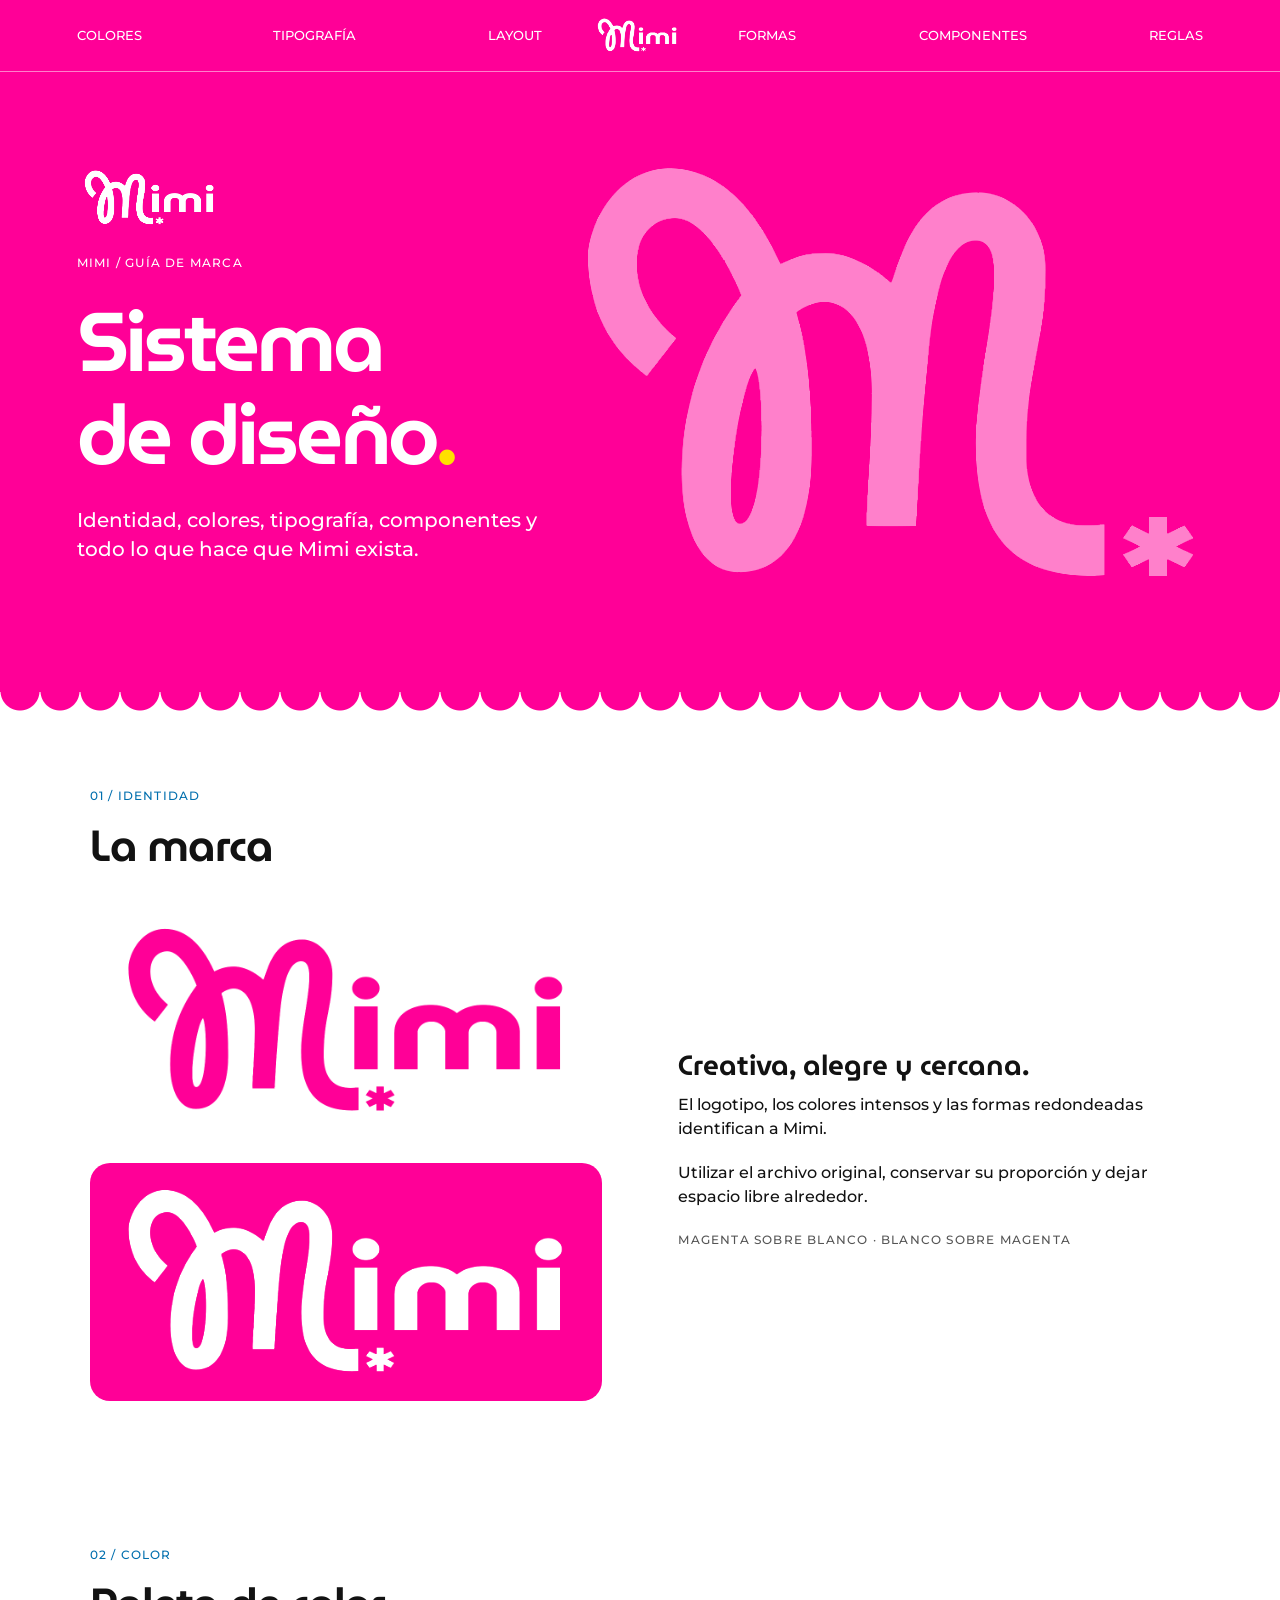
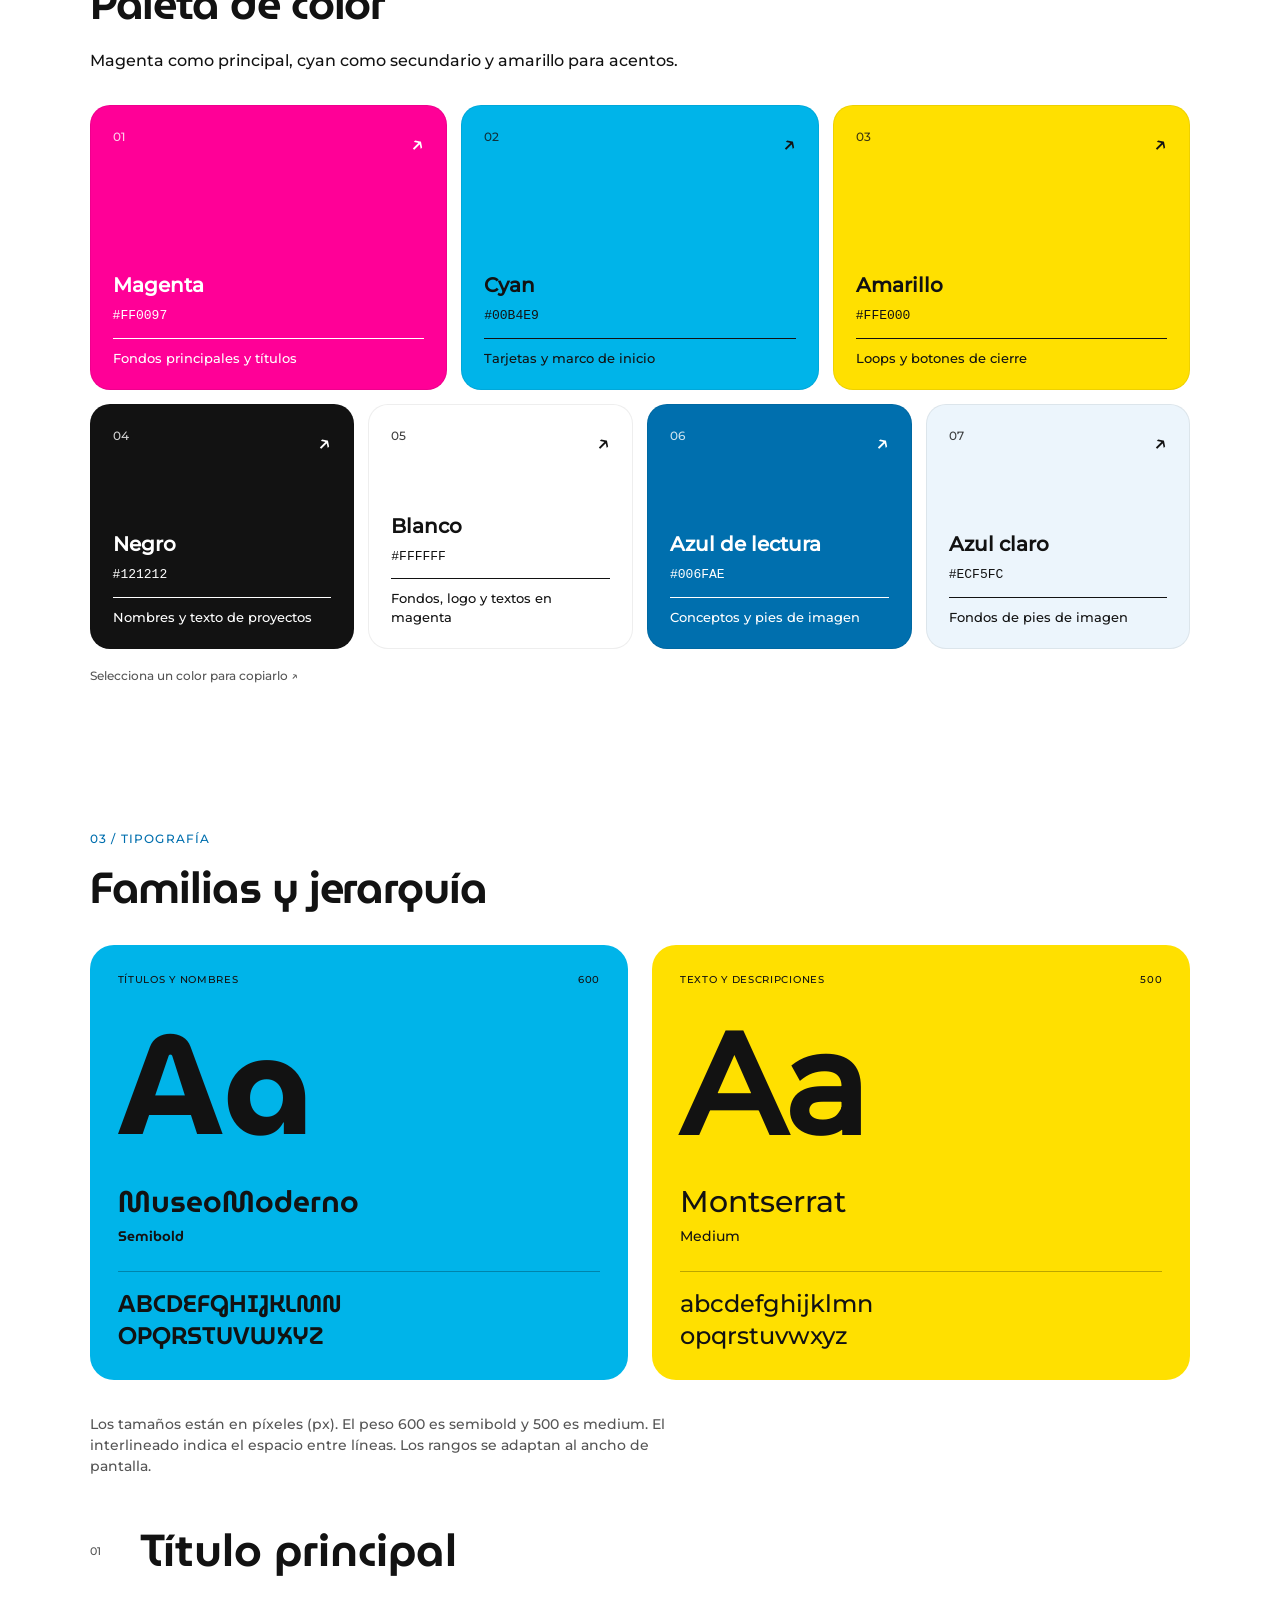
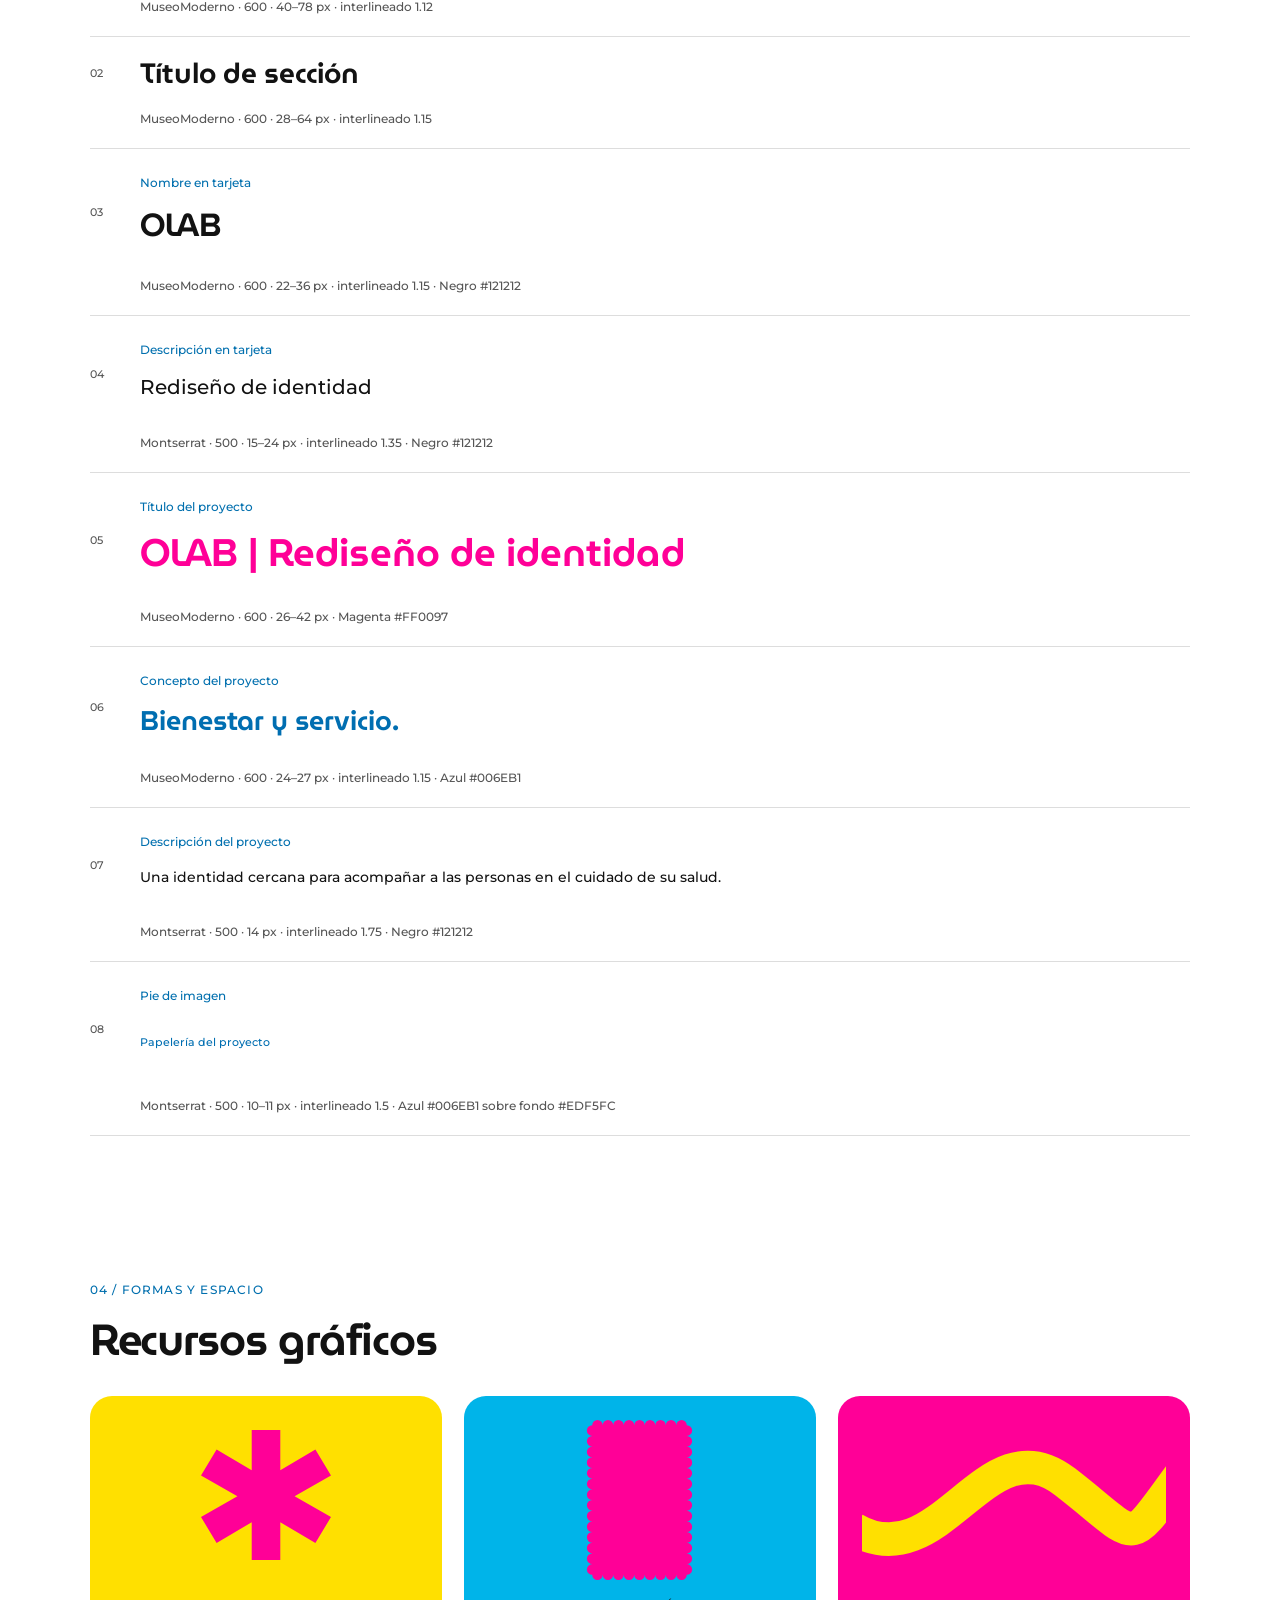
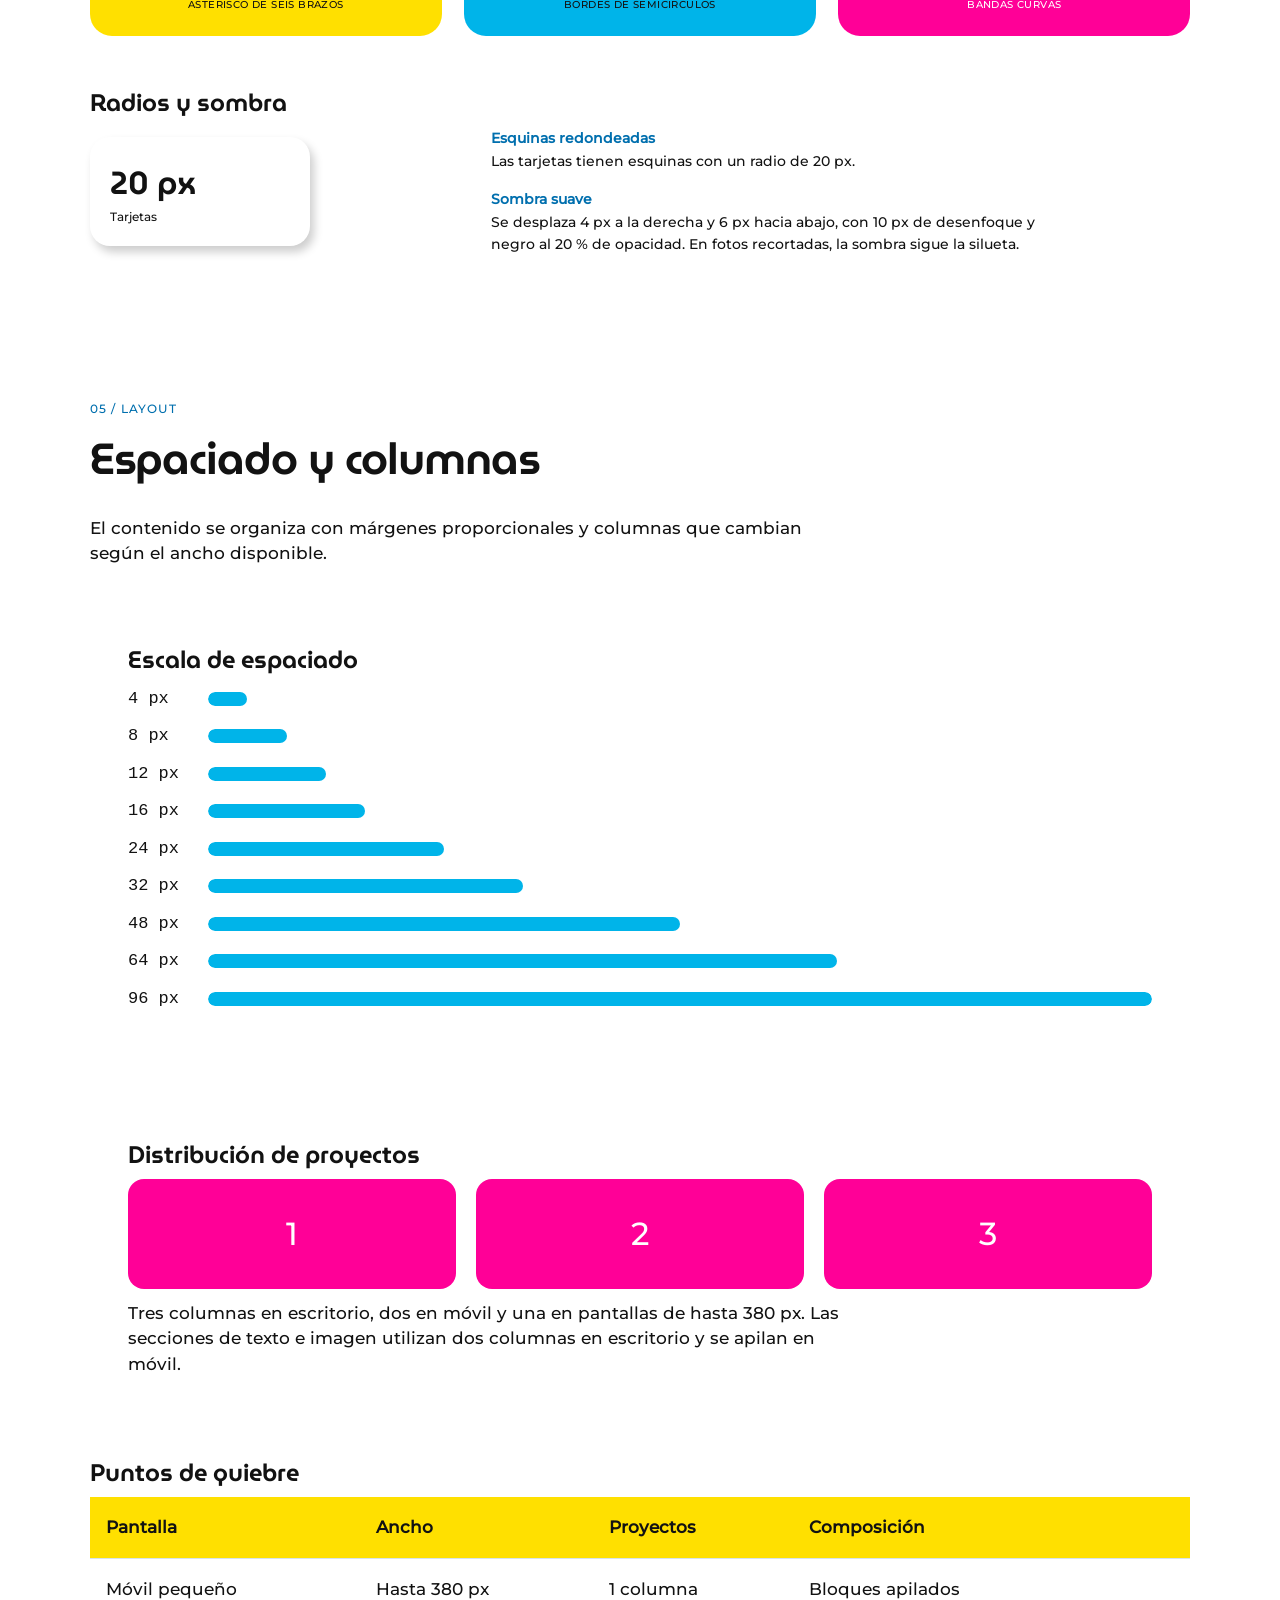
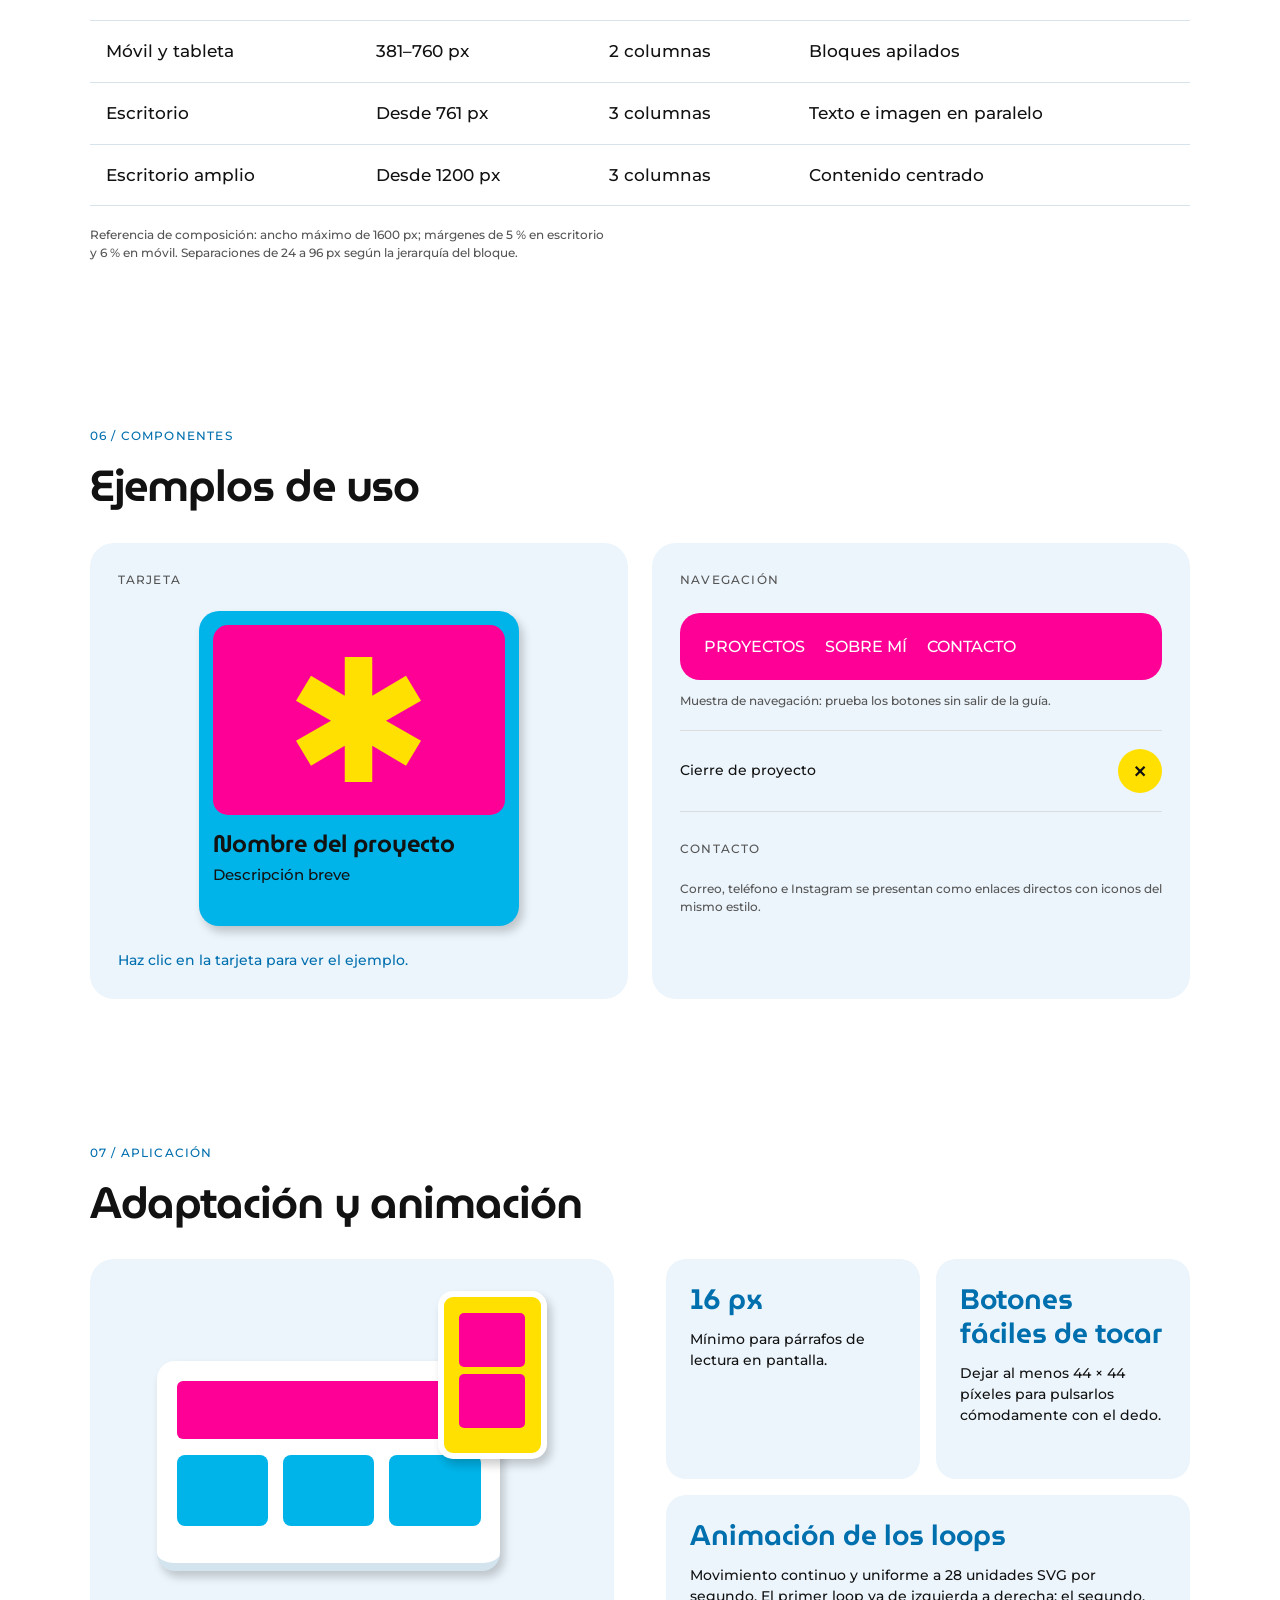
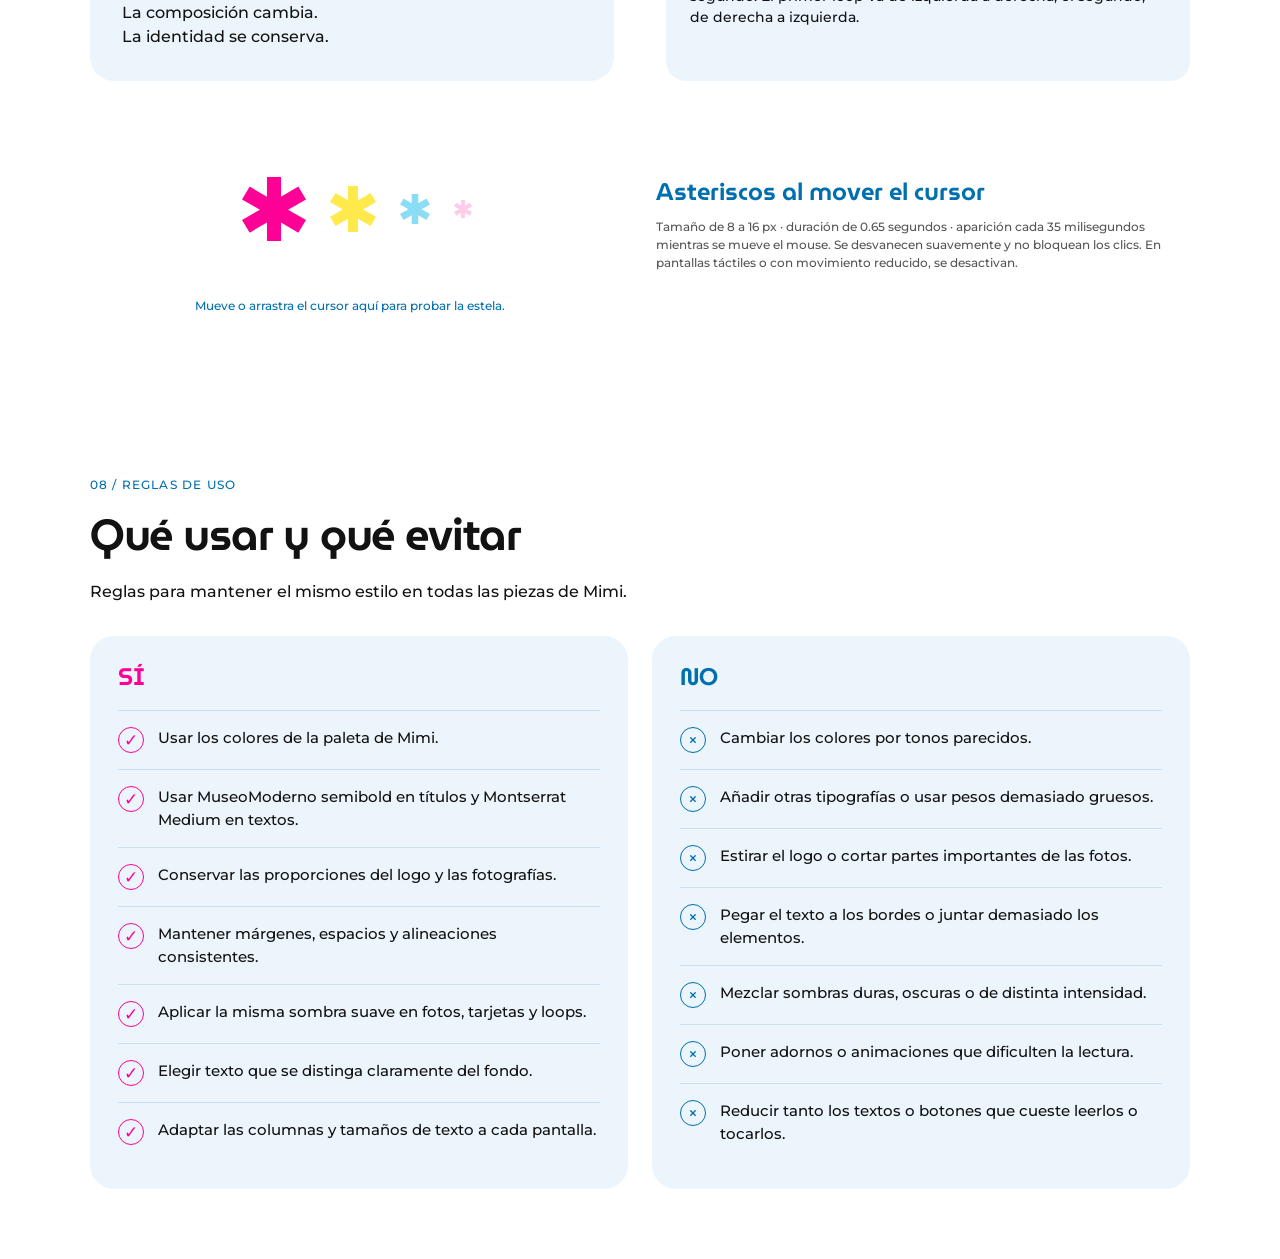
==== commit 99f20ae0: "Reorganizar README de Mimi y enlazar favicon en ambas landings" ====
--- a/design.html
+++ b/design.html
@@ -1,4 +1,4 @@
-<!doctype html><html lang="es"><head><meta charset="utf-8"><meta name="viewport" content="width=device-width,initial-scale=1"><title>Mimi — Sistema de diseño</title><meta name="description" content="Identidad, colores, tipografía y componentes de Mimi."><link rel="stylesheet" href="fonts.css"><link rel="stylesheet" href="design.css?v=nav-demo-2"></head><body><svg class="filter-defs" aria-hidden="true"><defs><filter id="logo-white"><feColorMatrix type="matrix" values="0 0 0 0 1 0 0 0 0 1 0 0 0 0 1 0 1 0 0 0"/></filter><filter id="logo-magenta" color-interpolation-filters="sRGB"><feColorMatrix in="SourceGraphic" type="matrix" values="0 0 0 0 1 0 0 0 0 1 0 0 0 0 1 0 1 0 0 0" result="logo-mask"/><feFlood flood-color="#FF0097"/><feComposite in2="logo-mask" operator="in"/></filter></defs></svg><a class="skip" href="#contenido">Saltar al contenido</a>
+<!doctype html><html lang="es"><head><meta charset="utf-8"><meta name="viewport" content="width=device-width,initial-scale=1"><title>Mimi — Sistema de diseño</title><meta name="description" content="Identidad, colores, tipografía y componentes de Mimi."><link rel="stylesheet" href="fonts.css"><link rel="stylesheet" href="design.css?v=nav-demo-2"><link rel="icon" type="image/png" href="assets/favicon.png?v=mimi-1"><link rel="apple-touch-icon" href="assets/favicon.png?v=mimi-1"></head><body><svg class="filter-defs" aria-hidden="true"><defs><filter id="logo-white"><feColorMatrix type="matrix" values="0 0 0 0 1 0 0 0 0 1 0 0 0 0 1 0 1 0 0 0"/></filter><filter id="logo-magenta" color-interpolation-filters="sRGB"><feColorMatrix in="SourceGraphic" type="matrix" values="0 0 0 0 1 0 0 0 0 1 0 0 0 0 1 0 1 0 0 0" result="logo-mask"/><feFlood flood-color="#FF0097"/><feComposite in2="logo-mask" operator="in"/></filter></defs></svg><a class="skip" href="#contenido">Saltar al contenido</a>
 <header class="section-menu"><nav aria-label="Secciones principales"><a href="#colores">COLORES</a><a href="#tipografia">TIPOGRAFÍA</a><a href="#layout">LAYOUT</a></nav><a class="logo" href="#contenido" aria-label="Mimi sistema de diseño"><svg viewBox="0 0 1214 620" aria-hidden="true"><image href="assets/mimi-logo.png" width="1214" height="620" filter="url(#logo-white)"/></svg></a><nav aria-label="Más secciones"><a href="#formas">FORMAS</a><a href="#componentes">COMPONENTES</a><a href="#reglas">REGLAS</a></nav></header>
 <main id="contenido"><section class="cover"><div class="cover-copy"><div class="cover-brand"><svg viewBox="0 0 1214 620" aria-hidden="true"><image href="assets/mimi-logo.png" width="1214" height="620" filter="url(#logo-white)"/></svg></div><p class="eyebrow">MIMI / GUÍA DE MARCA</p><h1>Sistema<br>de diseño<span>.</span></h1><p>Identidad, colores, tipografía, componentes y todo lo que hace que Mimi exista.</p></div><svg class="cover-monogram" viewBox="85 105 690 470" aria-hidden="true"><defs><filter id="monogram-white" color-interpolation-filters="sRGB"><feColorMatrix type="matrix" values="0 0 0 0 1 0 0 0 0 1 0 0 0 0 1 0 5 0 0 -4"/></filter></defs><image href="assets/mimi-monograma-referencia.png" width="934" height="720" filter="url(#monogram-white)"/></svg></section>
 <section class="identity"><div class="section-title"><span>01 / IDENTIDAD</span><h2>La marca</h2></div><div class="identity-layout"><div class="identity-variants"><div class="logo-sample"><svg viewBox="55 75 1035 445" aria-hidden="true"><image href="assets/mimi-logo.png" width="1214" height="620" filter="url(#logo-white)"/></svg></div><div class="logo-sample logo-inverse"><svg viewBox="55 75 1035 445" aria-hidden="true"><image href="assets/mimi-logo.png" width="1214" height="620" filter="url(#logo-white)"/></svg></div></div><div class="short-copy"><h3>Creativa, alegre y cercana.</h3><p>El logotipo, los colores intensos y las formas redondeadas identifican a Mimi.</p><p>Utilizar el archivo original, conservar su proporción y dejar espacio libre alrededor.</p><span class="spec-label">MAGENTA SOBRE BLANCO · BLANCO SOBRE MAGENTA</span></div></div></section>
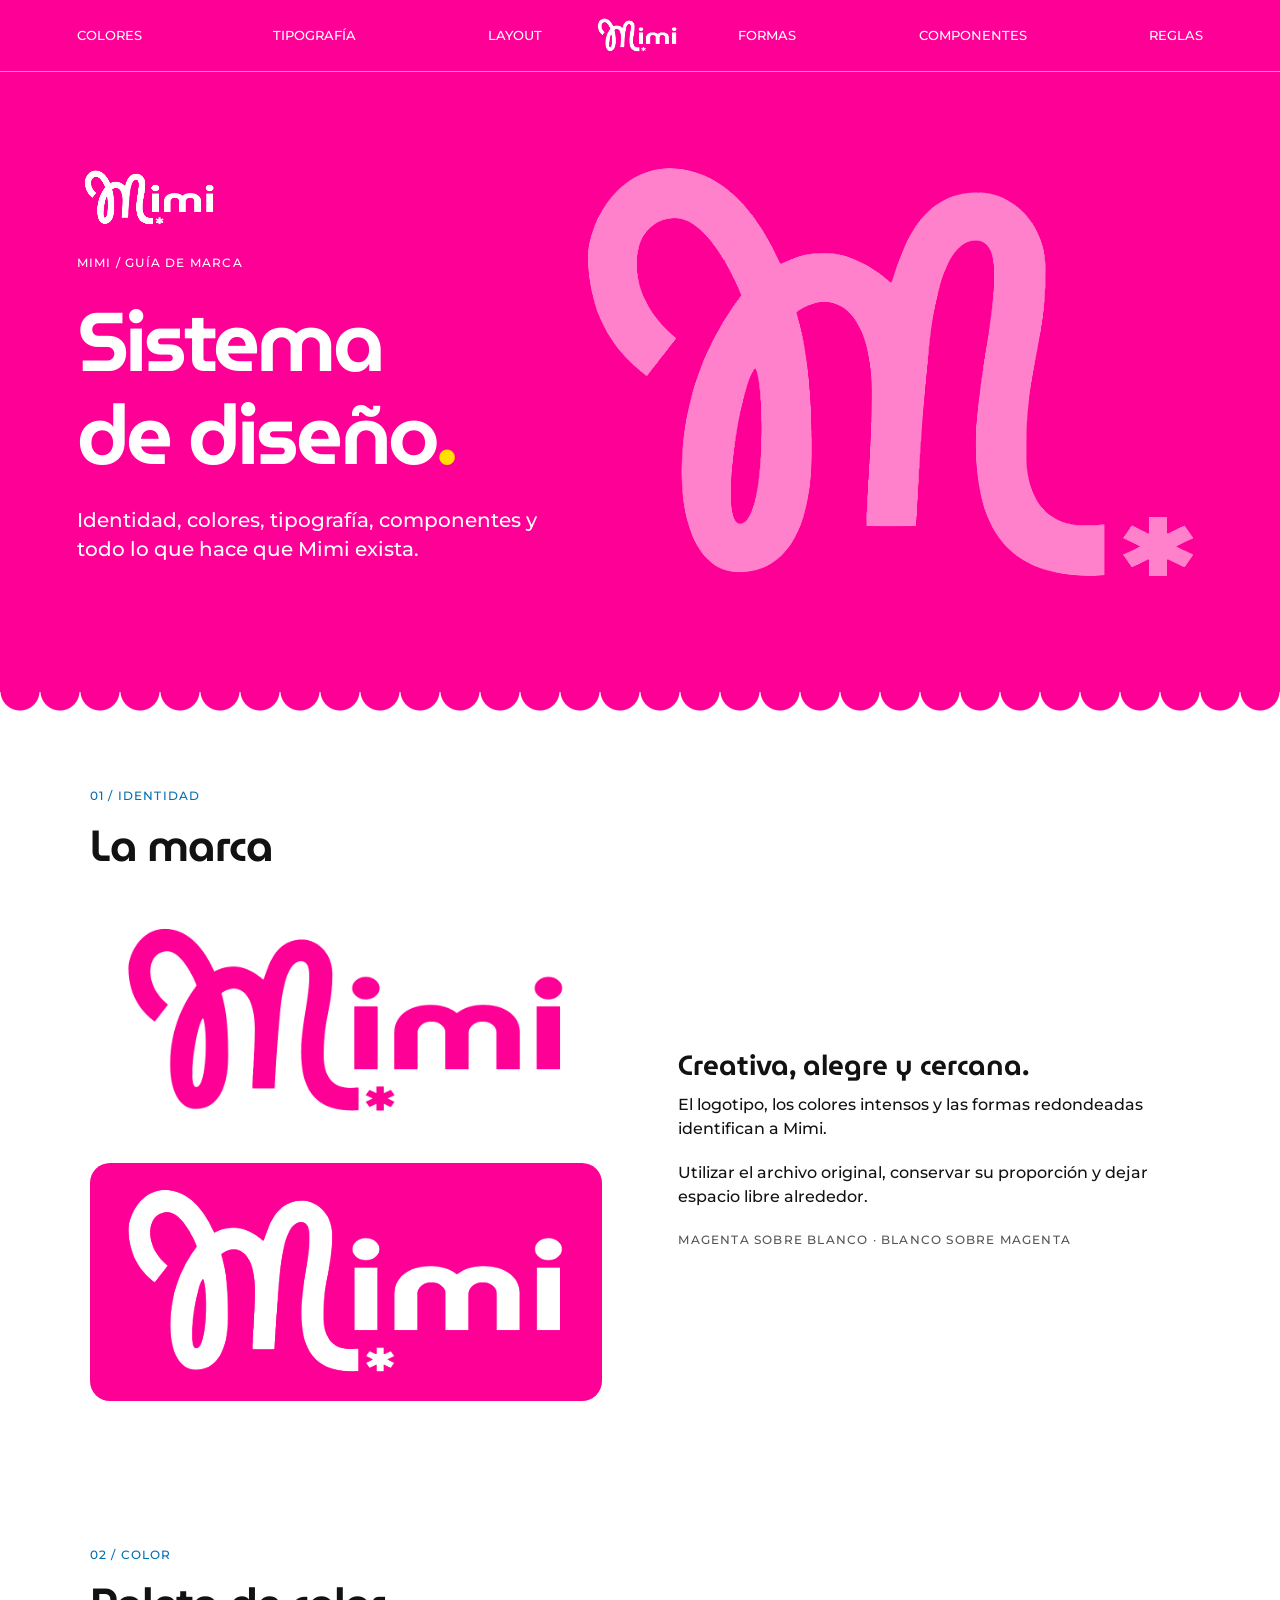
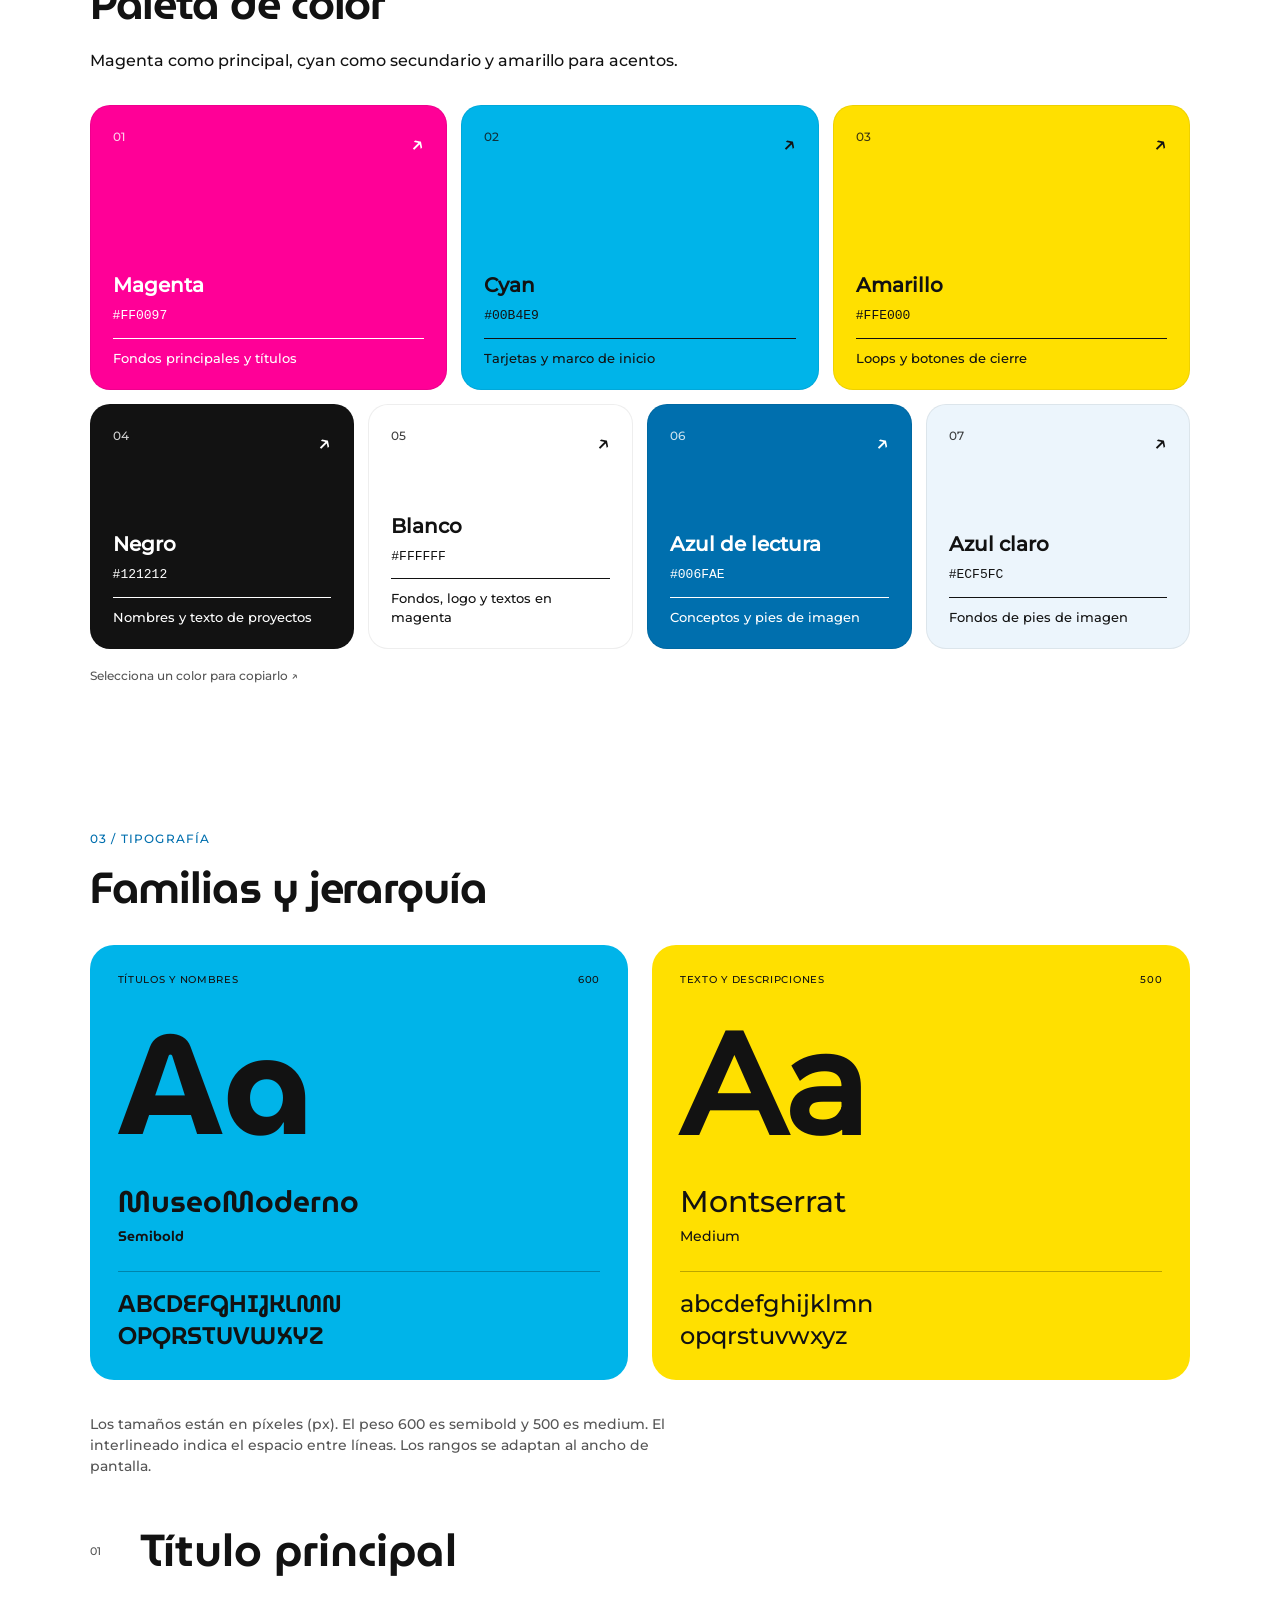
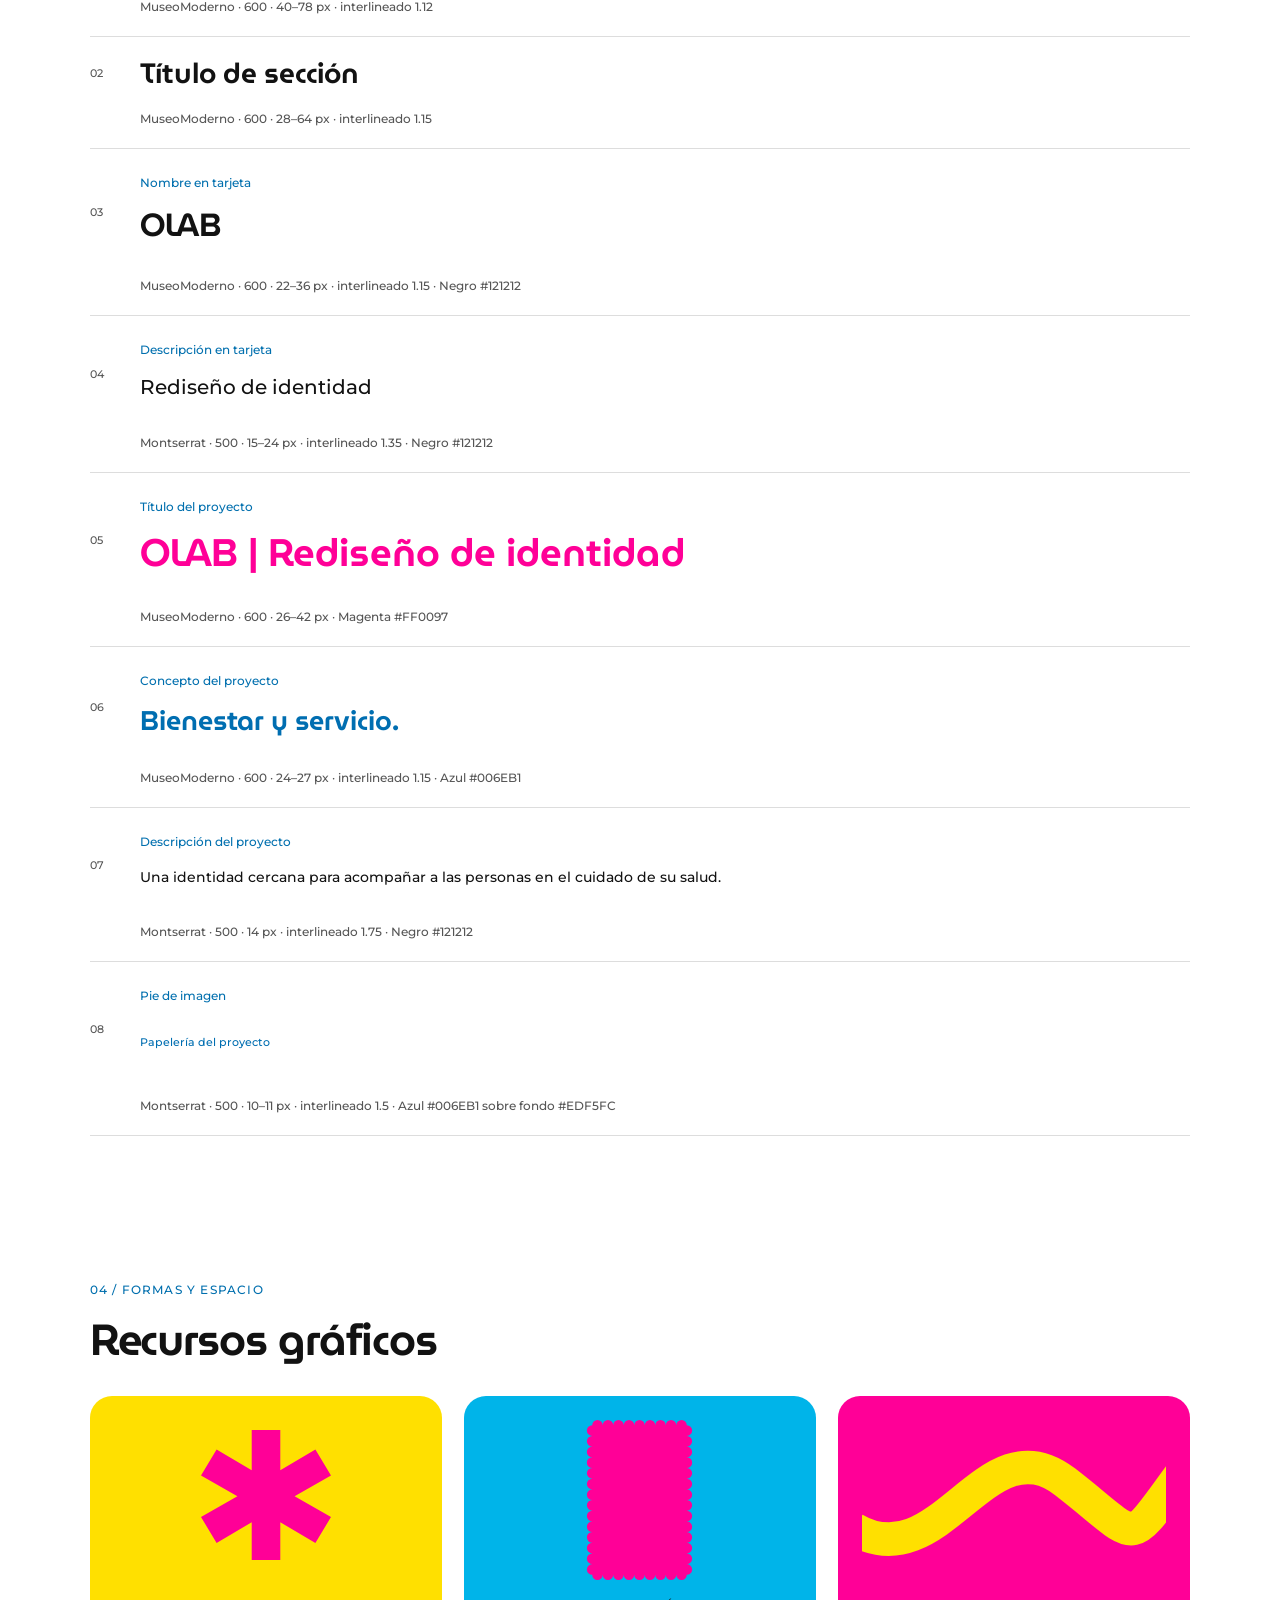
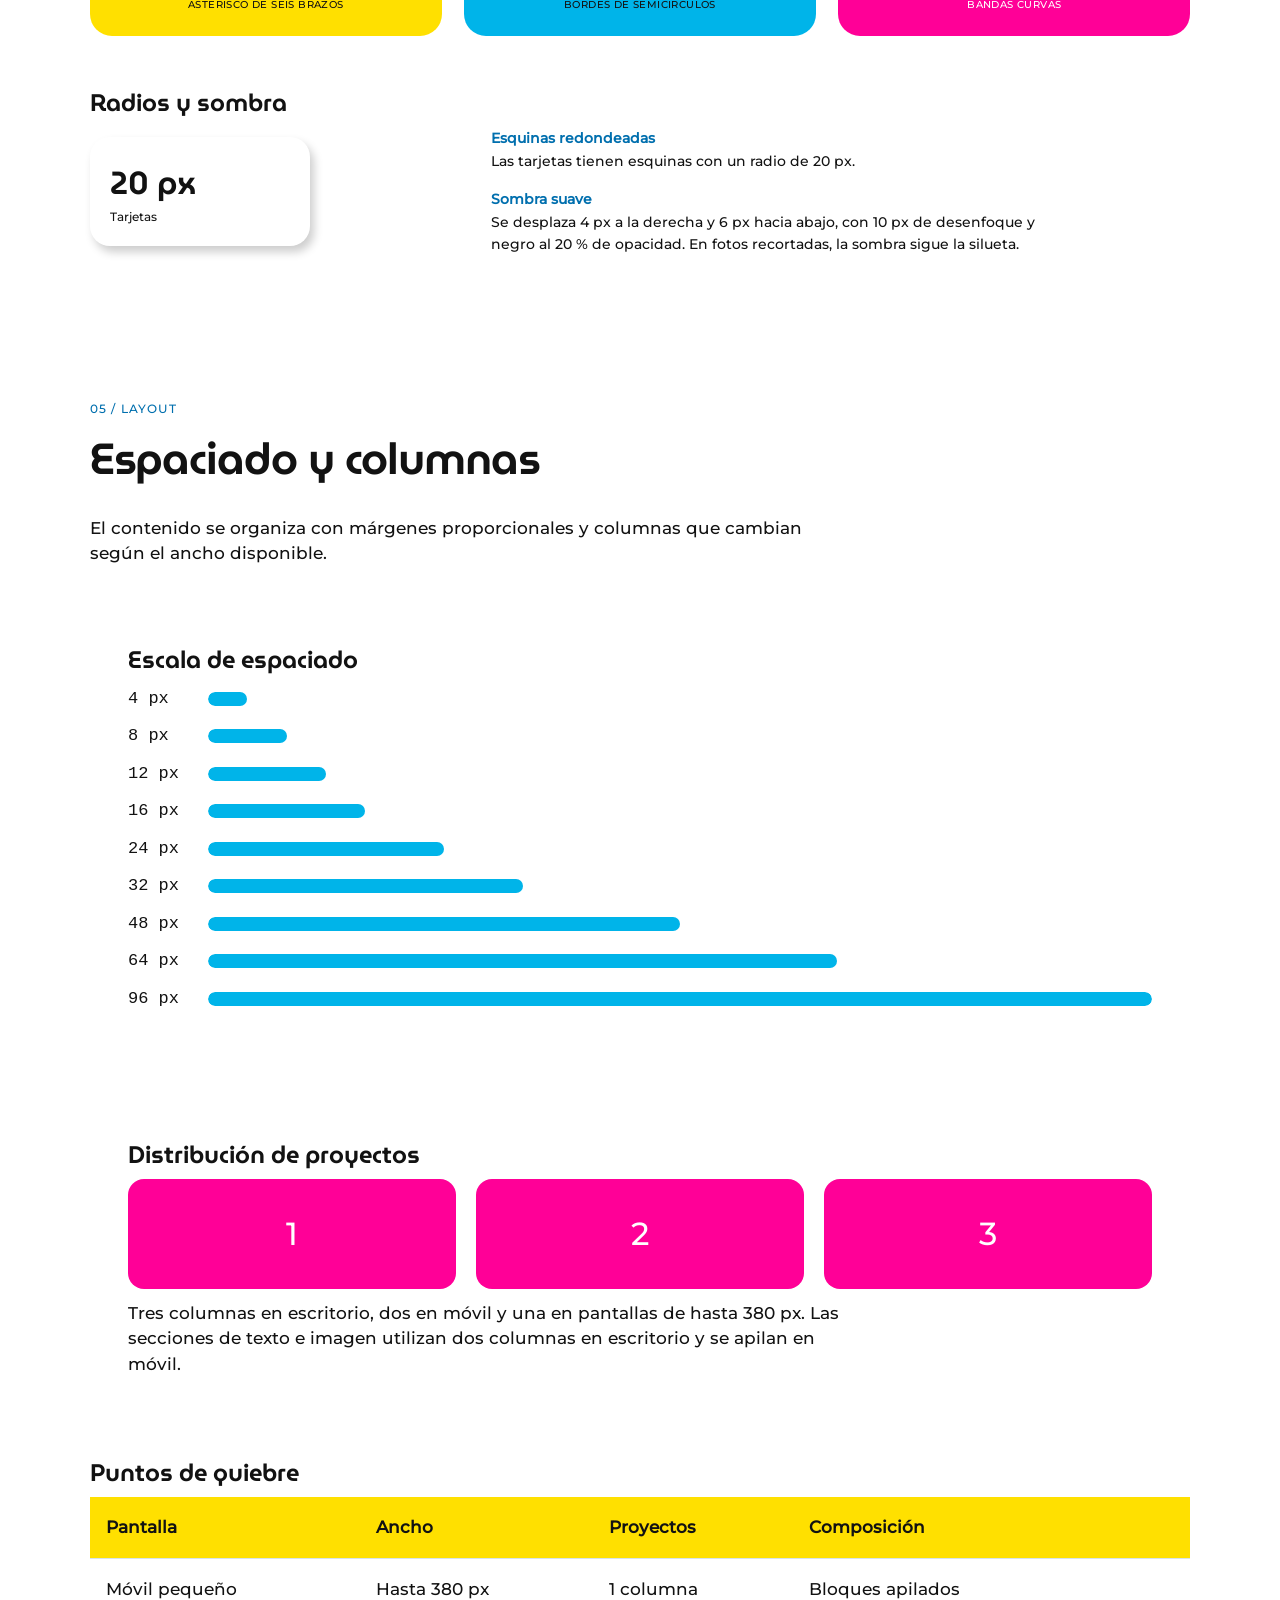
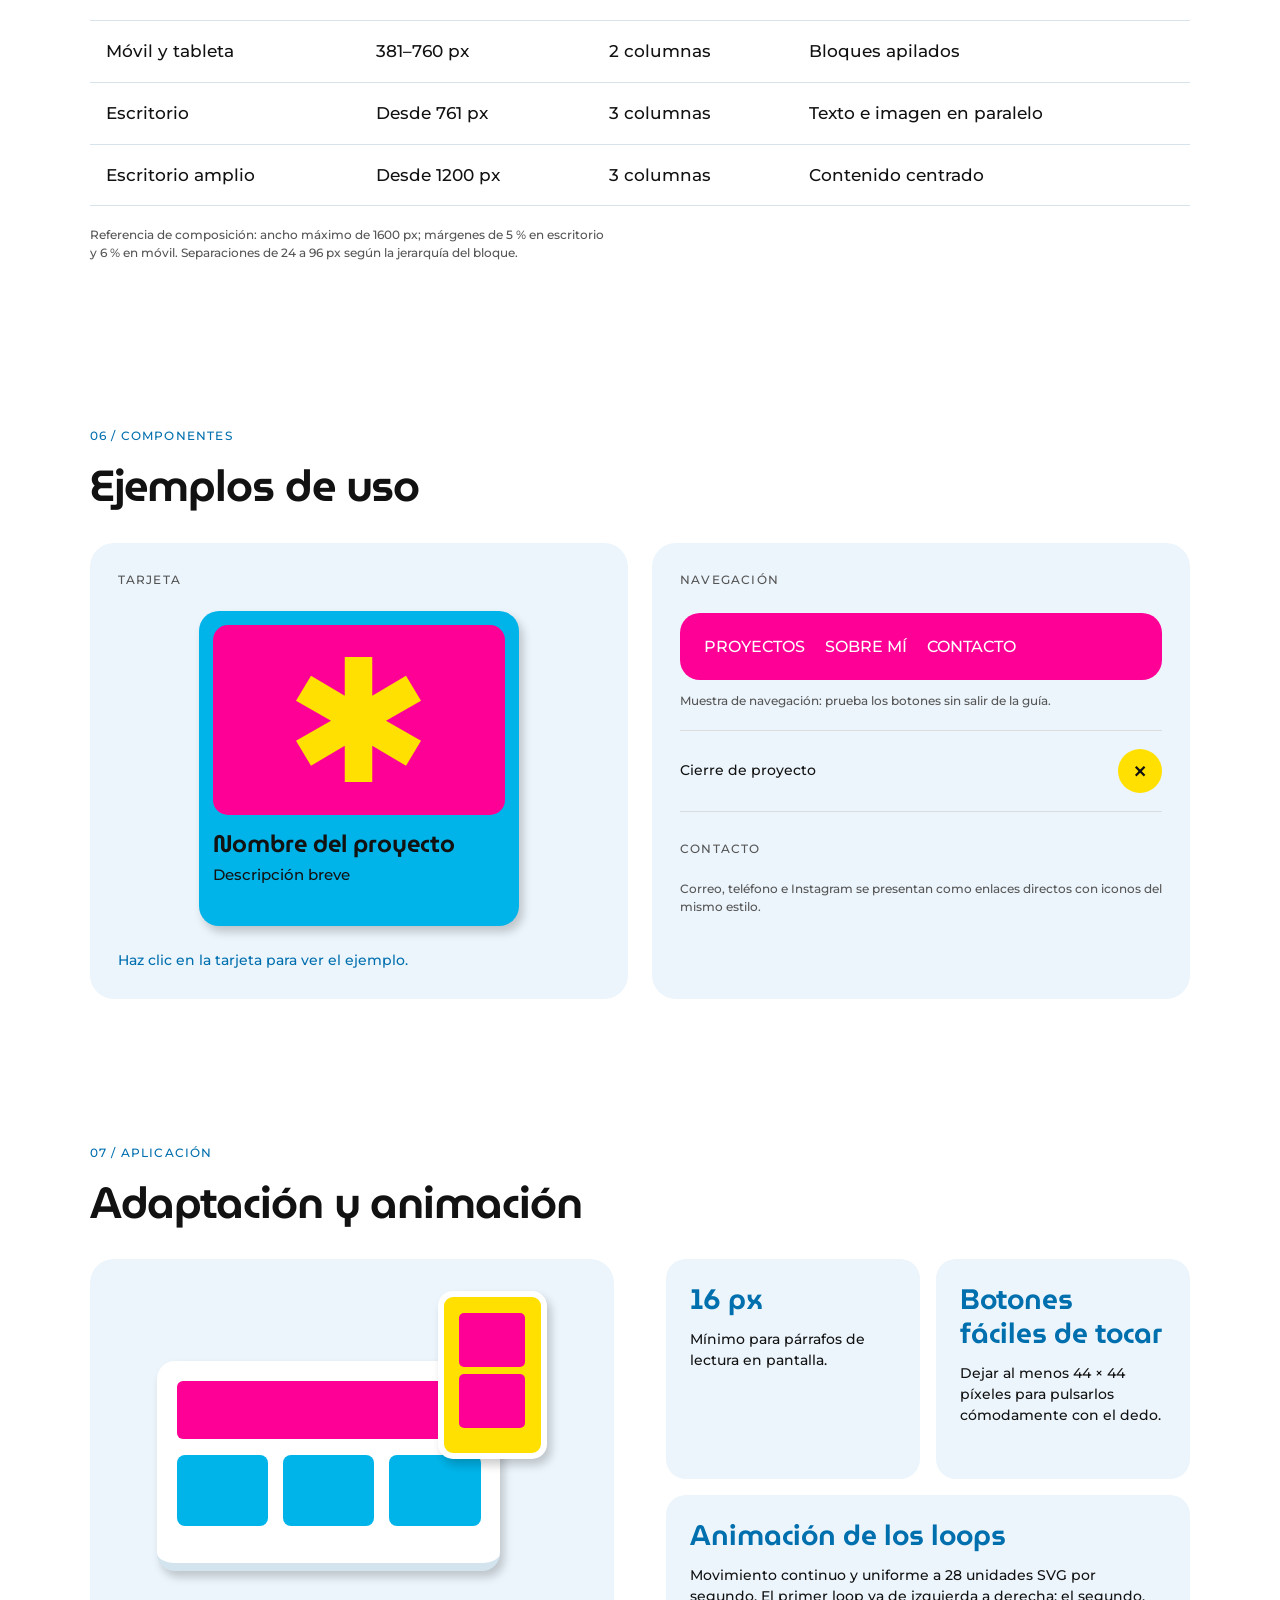
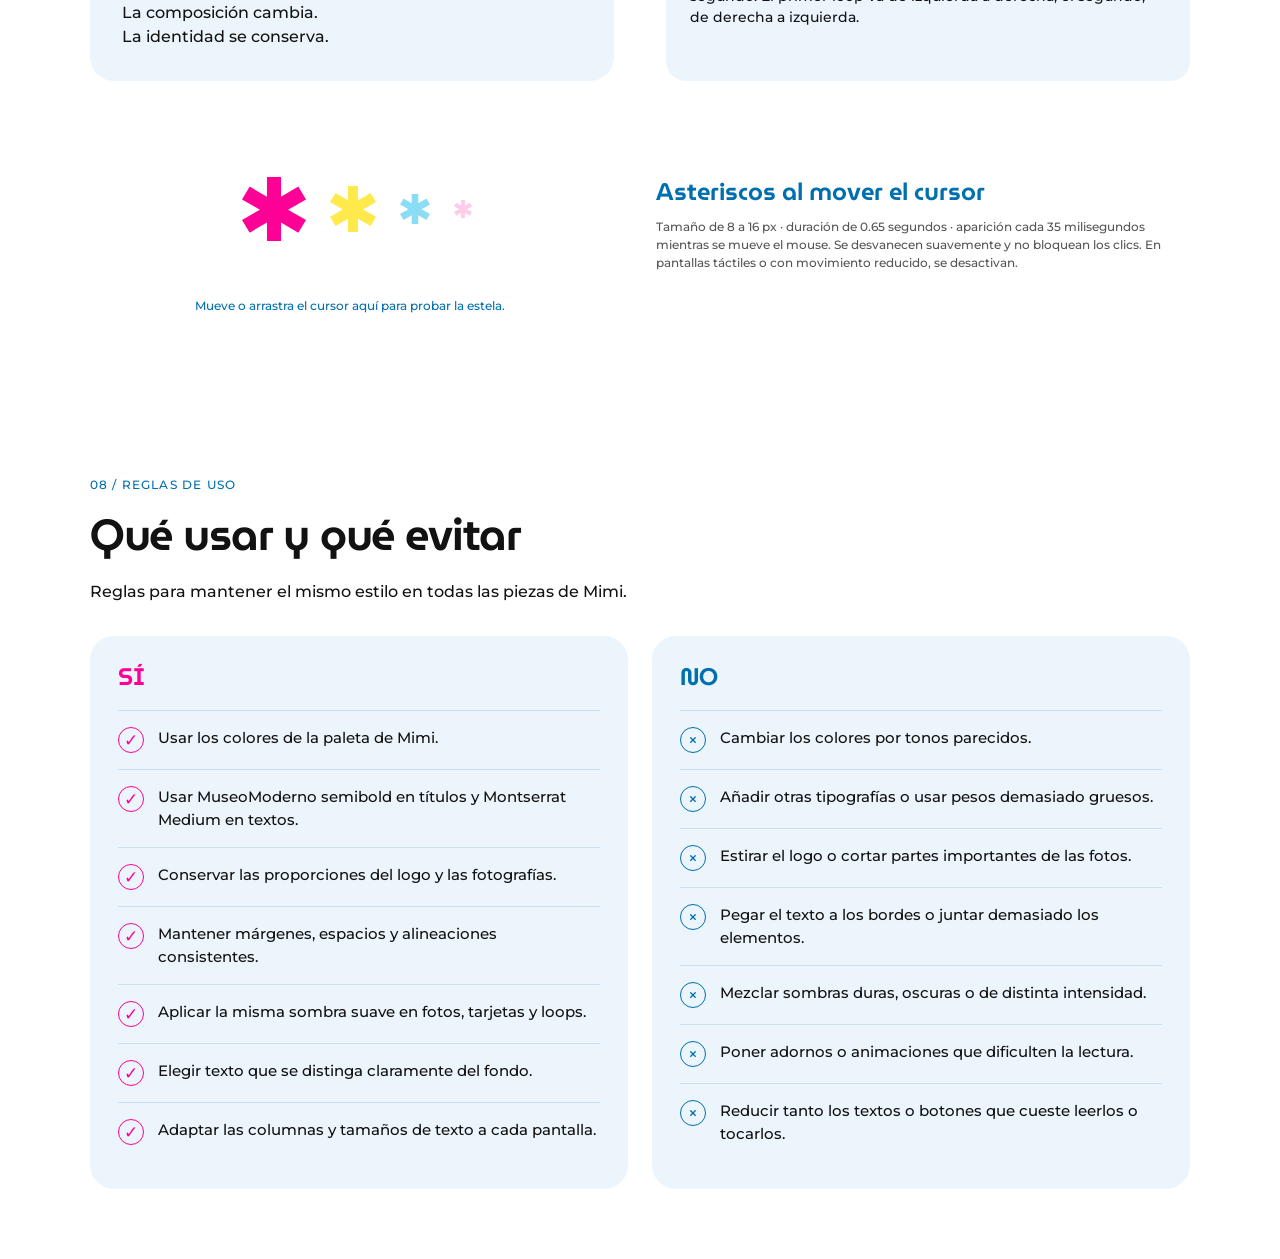
==== commit 1563dbd9: "Usar favicon redondeado en CV y sistema de diseño" ====
--- a/design.html
+++ b/design.html
@@ -1,4 +1,4 @@
-<!doctype html><html lang="es"><head><meta charset="utf-8"><meta name="viewport" content="width=device-width,initial-scale=1"><title>Mimi — Sistema de diseño</title><meta name="description" content="Identidad, colores, tipografía y componentes de Mimi."><link rel="stylesheet" href="fonts.css"><link rel="stylesheet" href="design.css?v=nav-demo-2"><link rel="icon" type="image/png" href="assets/favicon.png?v=mimi-1"><link rel="apple-touch-icon" href="assets/favicon.png?v=mimi-1"></head><body><svg class="filter-defs" aria-hidden="true"><defs><filter id="logo-white"><feColorMatrix type="matrix" values="0 0 0 0 1 0 0 0 0 1 0 0 0 0 1 0 1 0 0 0"/></filter><filter id="logo-magenta" color-interpolation-filters="sRGB"><feColorMatrix in="SourceGraphic" type="matrix" values="0 0 0 0 1 0 0 0 0 1 0 0 0 0 1 0 1 0 0 0" result="logo-mask"/><feFlood flood-color="#FF0097"/><feComposite in2="logo-mask" operator="in"/></filter></defs></svg><a class="skip" href="#contenido">Saltar al contenido</a>
+<!doctype html><html lang="es"><head><meta charset="utf-8"><meta name="viewport" content="width=device-width,initial-scale=1"><title>Mimi — Sistema de diseño</title><meta name="description" content="Identidad, colores, tipografía y componentes de Mimi."><link rel="stylesheet" href="fonts.css"><link rel="stylesheet" href="design.css?v=nav-demo-2"><link rel="icon" type="image/svg+xml" href="assets/favicon-rounded.svg?v=mimi-2"><link rel="apple-touch-icon" href="assets/favicon.png?v=mimi-1"></head><body><svg class="filter-defs" aria-hidden="true"><defs><filter id="logo-white"><feColorMatrix type="matrix" values="0 0 0 0 1 0 0 0 0 1 0 0 0 0 1 0 1 0 0 0"/></filter><filter id="logo-magenta" color-interpolation-filters="sRGB"><feColorMatrix in="SourceGraphic" type="matrix" values="0 0 0 0 1 0 0 0 0 1 0 0 0 0 1 0 1 0 0 0" result="logo-mask"/><feFlood flood-color="#FF0097"/><feComposite in2="logo-mask" operator="in"/></filter></defs></svg><a class="skip" href="#contenido">Saltar al contenido</a>
 <header class="section-menu"><nav aria-label="Secciones principales"><a href="#colores">COLORES</a><a href="#tipografia">TIPOGRAFÍA</a><a href="#layout">LAYOUT</a></nav><a class="logo" href="#contenido" aria-label="Mimi sistema de diseño"><svg viewBox="0 0 1214 620" aria-hidden="true"><image href="assets/mimi-logo.png" width="1214" height="620" filter="url(#logo-white)"/></svg></a><nav aria-label="Más secciones"><a href="#formas">FORMAS</a><a href="#componentes">COMPONENTES</a><a href="#reglas">REGLAS</a></nav></header>
 <main id="contenido"><section class="cover"><div class="cover-copy"><div class="cover-brand"><svg viewBox="0 0 1214 620" aria-hidden="true"><image href="assets/mimi-logo.png" width="1214" height="620" filter="url(#logo-white)"/></svg></div><p class="eyebrow">MIMI / GUÍA DE MARCA</p><h1>Sistema<br>de diseño<span>.</span></h1><p>Identidad, colores, tipografía, componentes y todo lo que hace que Mimi exista.</p></div><svg class="cover-monogram" viewBox="85 105 690 470" aria-hidden="true"><defs><filter id="monogram-white" color-interpolation-filters="sRGB"><feColorMatrix type="matrix" values="0 0 0 0 1 0 0 0 0 1 0 0 0 0 1 0 5 0 0 -4"/></filter></defs><image href="assets/mimi-monograma-referencia.png" width="934" height="720" filter="url(#monogram-white)"/></svg></section>
 <section class="identity"><div class="section-title"><span>01 / IDENTIDAD</span><h2>La marca</h2></div><div class="identity-layout"><div class="identity-variants"><div class="logo-sample"><svg viewBox="55 75 1035 445" aria-hidden="true"><image href="assets/mimi-logo.png" width="1214" height="620" filter="url(#logo-white)"/></svg></div><div class="logo-sample logo-inverse"><svg viewBox="55 75 1035 445" aria-hidden="true"><image href="assets/mimi-logo.png" width="1214" height="620" filter="url(#logo-white)"/></svg></div></div><div class="short-copy"><h3>Creativa, alegre y cercana.</h3><p>El logotipo, los colores intensos y las formas redondeadas identifican a Mimi.</p><p>Utilizar el archivo original, conservar su proporción y dejar espacio libre alrededor.</p><span class="spec-label">MAGENTA SOBRE BLANCO · BLANCO SOBRE MAGENTA</span></div></div></section>
